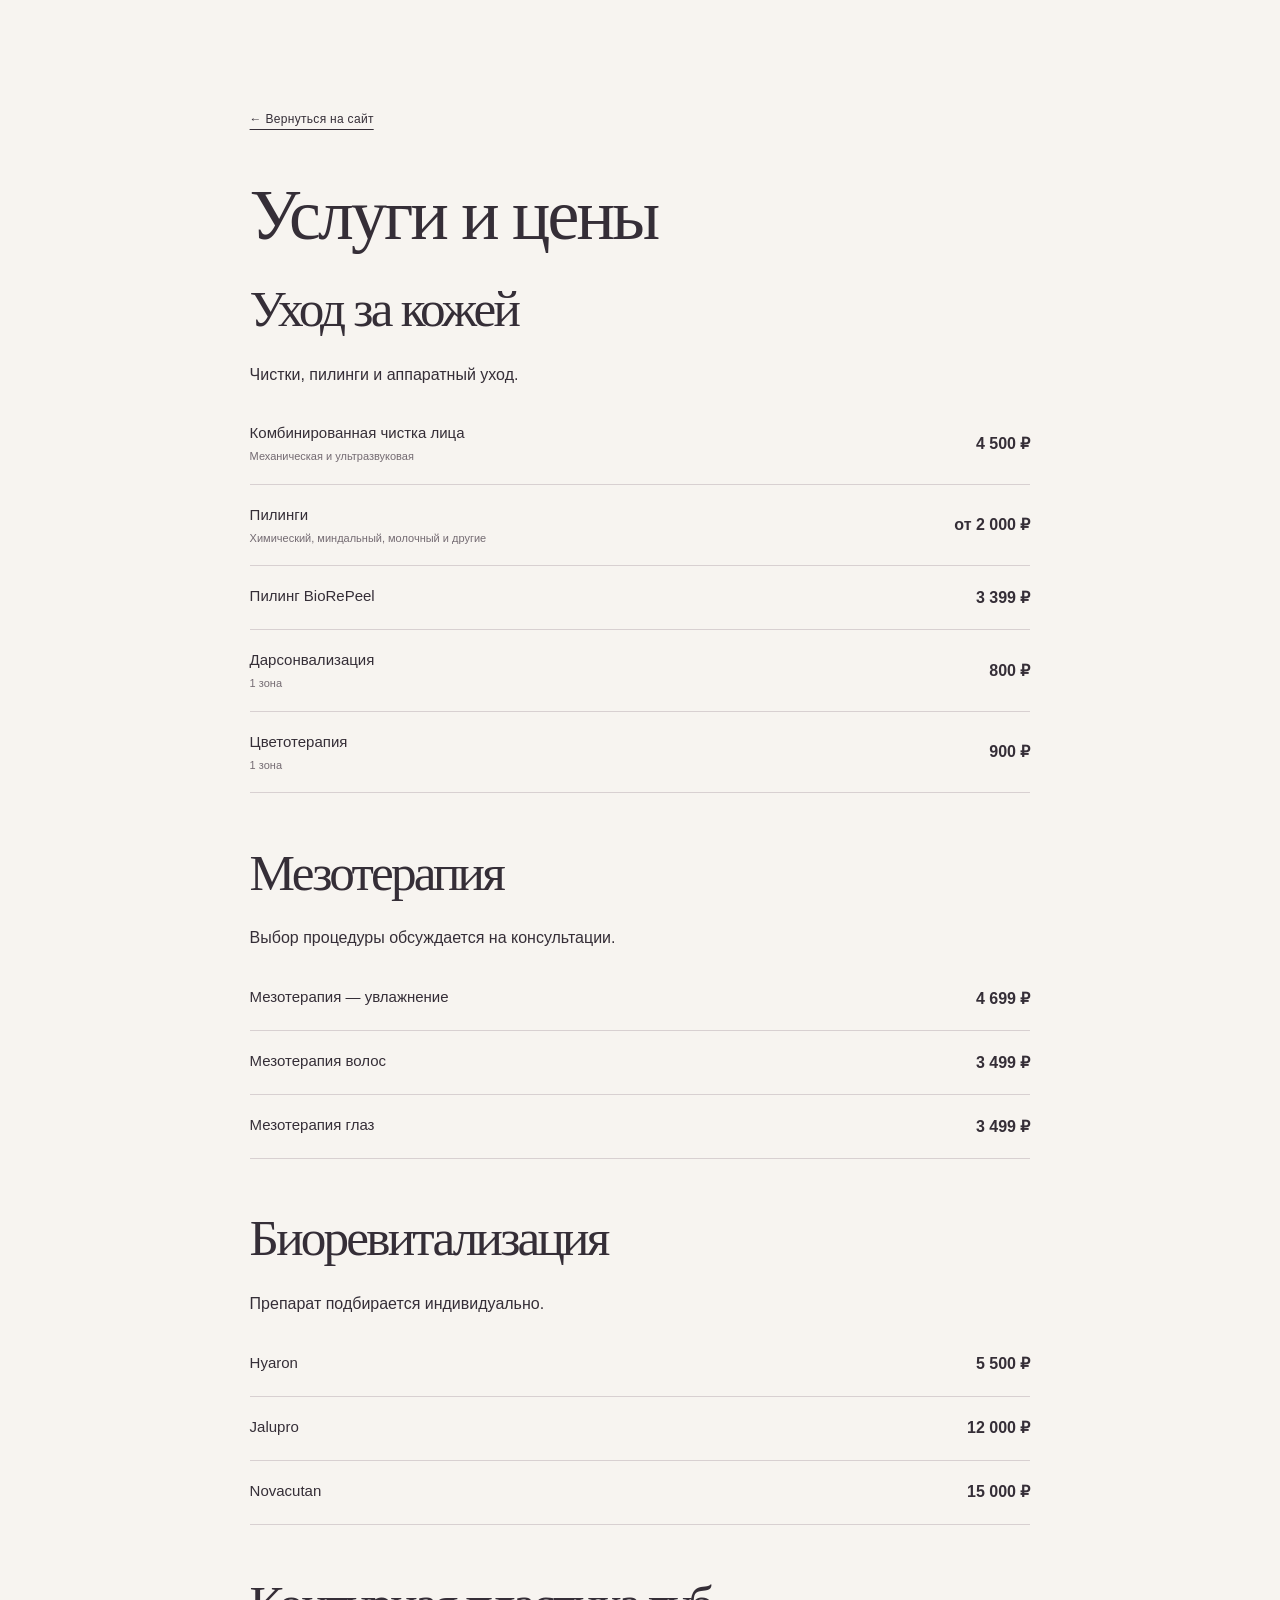
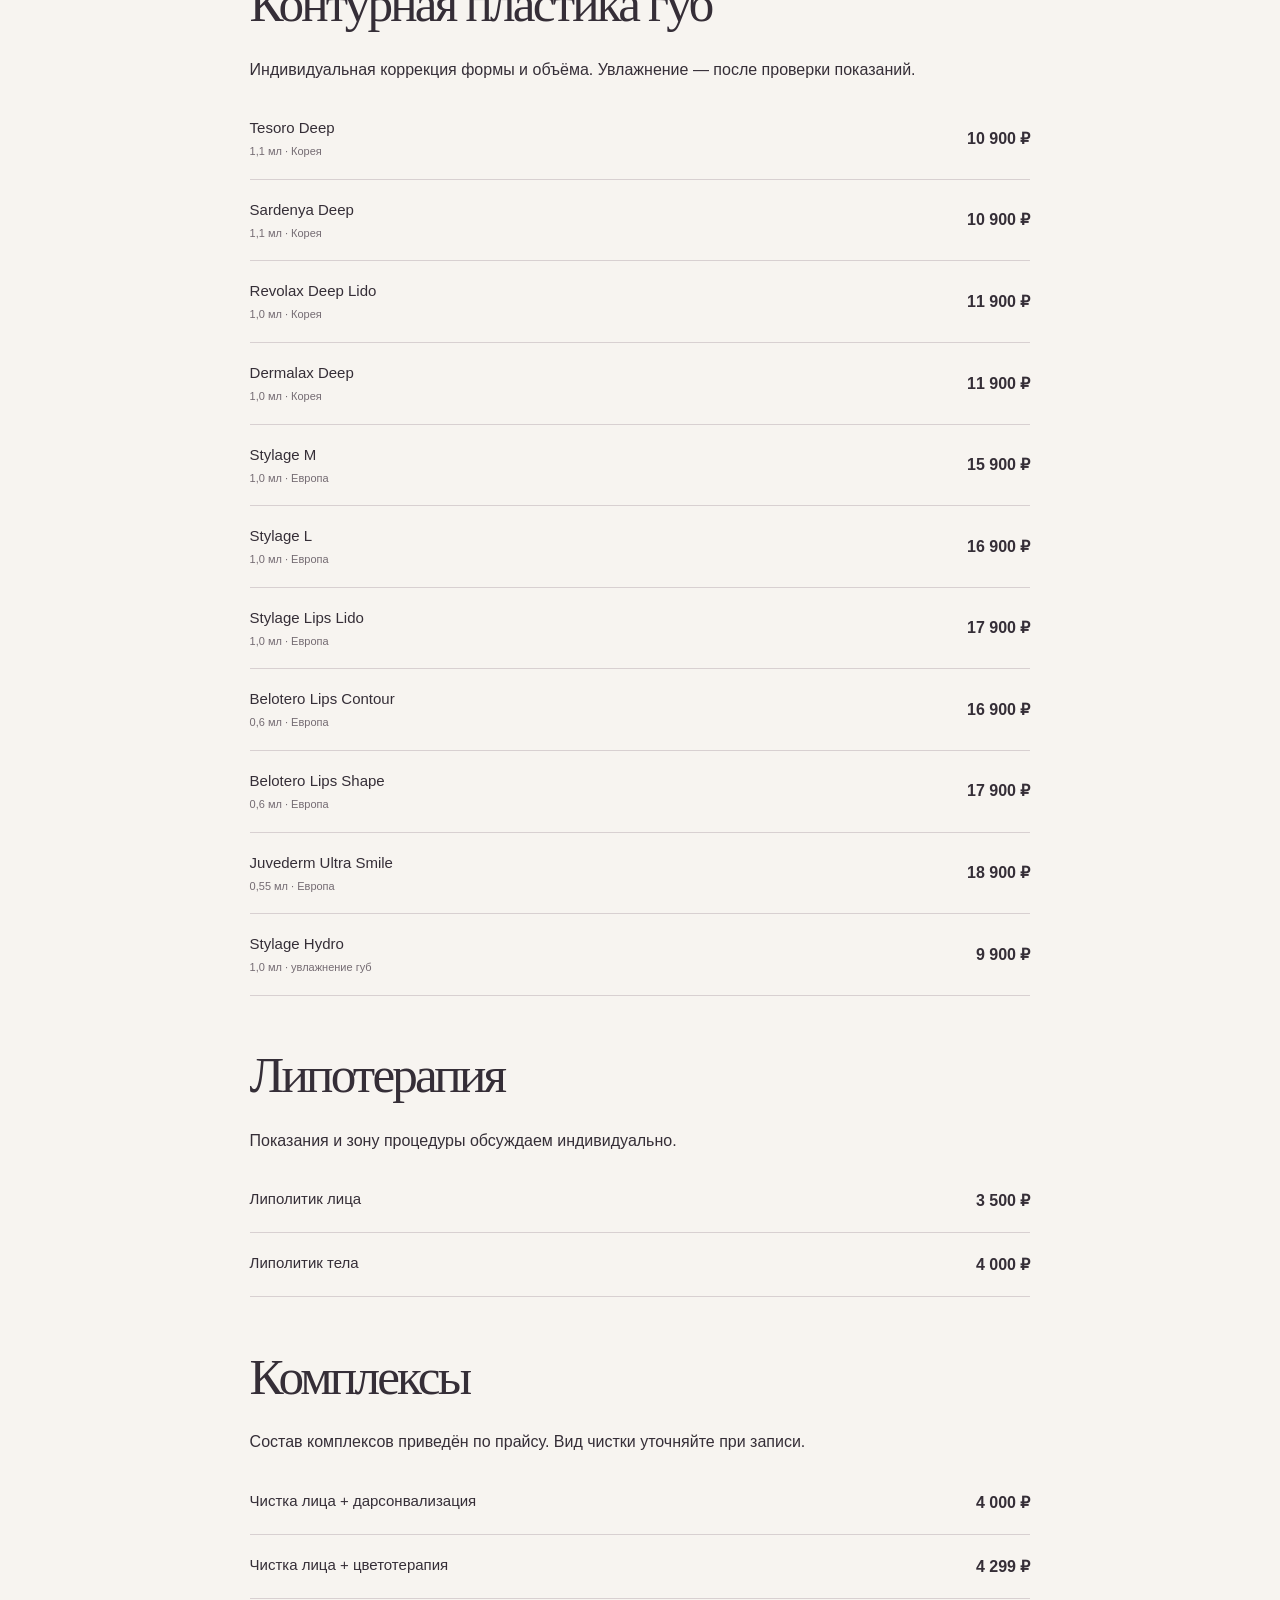
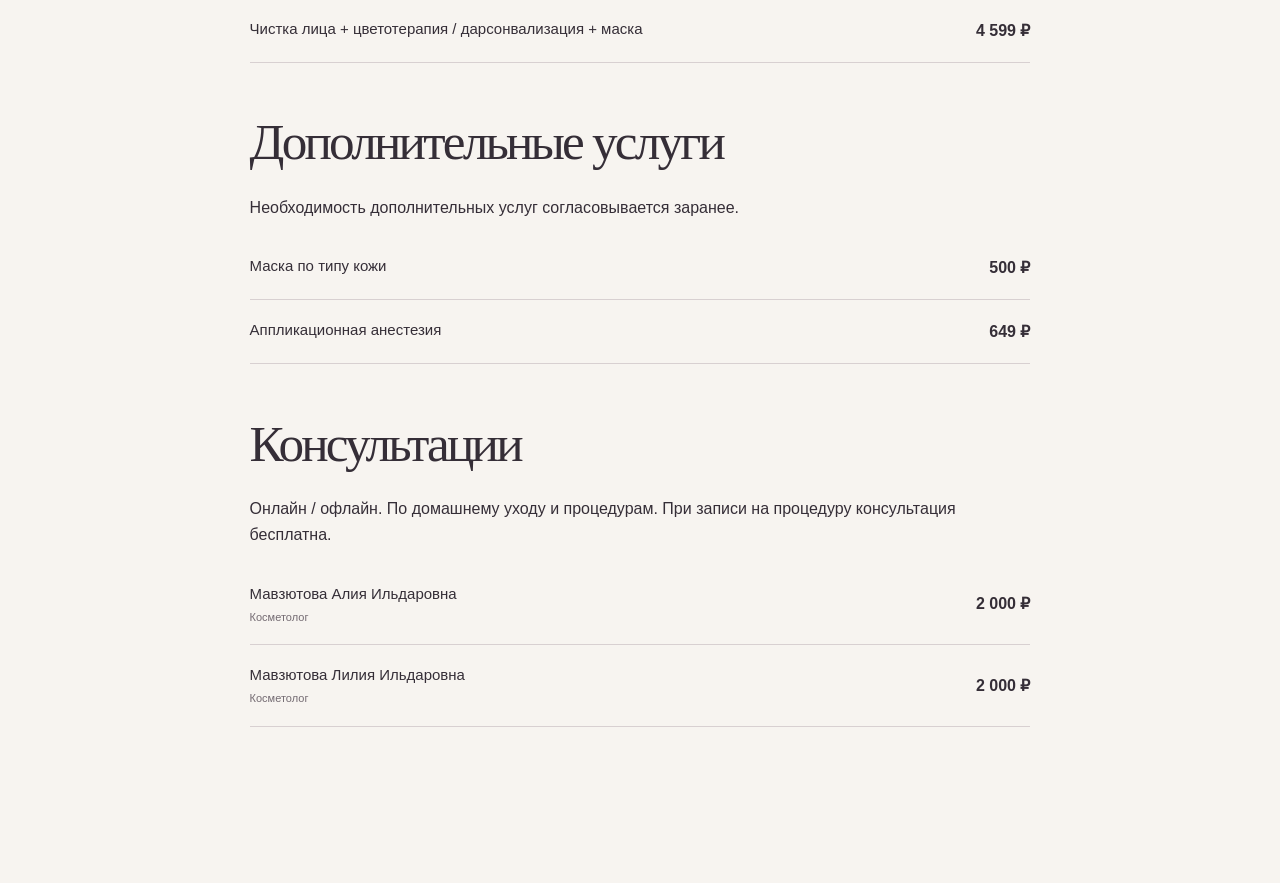
==== price.html @ 5178bf78 "add site" ====
<!doctype html><html lang="ru"><meta charset="utf-8"><meta name="viewport" content="width=device-width,initial-scale=1"><title>Полный прайс — Aliya & Liliy</title><link rel="stylesheet" href="style.css"><main class="section" style="max-width:960px;margin:auto"><a class="text-link" href="index.html#services">← Вернуться на сайт</a><h1 style="margin-top:45px">Услуги и цены</h1><section><h2>Уход за кожей</h2><p>Чистки, пилинги и аппаратный уход.</p><div class="price-row"><div><h4>Комбинированная чистка лица</h4><small>Механическая и ультразвуковая</small></div><strong style="white-space:nowrap">4 500 ₽</strong></div><div class="price-row"><div><h4>Пилинги</h4><small>Химический, миндальный, молочный и другие</small></div><strong style="white-space:nowrap">от 2 000 ₽</strong></div><div class="price-row"><div><h4>Пилинг BioRePeel</h4><small></small></div><strong style="white-space:nowrap">3 399 ₽</strong></div><div class="price-row"><div><h4>Дарсонвализация</h4><small>1 зона</small></div><strong style="white-space:nowrap">800 ₽</strong></div><div class="price-row"><div><h4>Цветотерапия</h4><small>1 зона</small></div><strong style="white-space:nowrap">900 ₽</strong></div></section><br><br><section><h2>Мезотерапия</h2><p>Выбор процедуры обсуждается на консультации.</p><div class="price-row"><div><h4>Мезотерапия — увлажнение</h4><small></small></div><strong style="white-space:nowrap">4 699 ₽</strong></div><div class="price-row"><div><h4>Мезотерапия волос</h4><small></small></div><strong style="white-space:nowrap">3 499 ₽</strong></div><div class="price-row"><div><h4>Мезотерапия глаз</h4><small></small></div><strong style="white-space:nowrap">3 499 ₽</strong></div></section><br><br><section><h2>Биоревитализация</h2><p>Препарат подбирается индивидуально.</p><div class="price-row"><div><h4>Hyaron</h4><small></small></div><strong style="white-space:nowrap">5 500 ₽</strong></div><div class="price-row"><div><h4>Jalupro</h4><small></small></div><strong style="white-space:nowrap">12 000 ₽</strong></div><div class="price-row"><div><h4>Novacutan</h4><small></small></div><strong style="white-space:nowrap">15 000 ₽</strong></div></section><br><br><section><h2>Контурная пластика губ</h2><p>Индивидуальная коррекция формы и объёма. Увлажнение — после проверки показаний.</p><div class="price-row"><div><h4>Tesoro Deep</h4><small>1,1 мл · Корея</small></div><strong style="white-space:nowrap">10 900 ₽</strong></div><div class="price-row"><div><h4>Sardenya Deep</h4><small>1,1 мл · Корея</small></div><strong style="white-space:nowrap">10 900 ₽</strong></div><div class="price-row"><div><h4>Revolax Deep Lido</h4><small>1,0 мл · Корея</small></div><strong style="white-space:nowrap">11 900 ₽</strong></div><div class="price-row"><div><h4>Dermalax Deep</h4><small>1,0 мл · Корея</small></div><strong style="white-space:nowrap">11 900 ₽</strong></div><div class="price-row"><div><h4>Stylage M</h4><small>1,0 мл · Европа</small></div><strong style="white-space:nowrap">15 900 ₽</strong></div><div class="price-row"><div><h4>Stylage L</h4><small>1,0 мл · Европа</small></div><strong style="white-space:nowrap">16 900 ₽</strong></div><div class="price-row"><div><h4>Stylage Lips Lido</h4><small>1,0 мл · Европа</small></div><strong style="white-space:nowrap">17 900 ₽</strong></div><div class="price-row"><div><h4>Belotero Lips Contour</h4><small>0,6 мл · Европа</small></div><strong style="white-space:nowrap">16 900 ₽</strong></div><div class="price-row"><div><h4>Belotero Lips Shape</h4><small>0,6 мл · Европа</small></div><strong style="white-space:nowrap">17 900 ₽</strong></div><div class="price-row"><div><h4>Juvederm Ultra Smile</h4><small>0,55 мл · Европа</small></div><strong style="white-space:nowrap">18 900 ₽</strong></div><div class="price-row"><div><h4>Stylage Hydro</h4><small>1,0 мл · увлажнение губ</small></div><strong style="white-space:nowrap">9 900 ₽</strong></div></section><br><br><section><h2>Липотерапия</h2><p>Показания и зону процедуры обсуждаем индивидуально.</p><div class="price-row"><div><h4>Липолитик лица</h4><small></small></div><strong style="white-space:nowrap">3 500 ₽</strong></div><div class="price-row"><div><h4>Липолитик тела</h4><small></small></div><strong style="white-space:nowrap">4 000 ₽</strong></div></section><br><br><section><h2>Комплексы</h2><p>Состав комплексов приведён по прайсу. Вид чистки уточняйте при записи.</p><div class="price-row"><div><h4>Чистка лица + дарсонвализация</h4><small></small></div><strong style="white-space:nowrap">4 000 ₽</strong></div><div class="price-row"><div><h4>Чистка лица + цветотерапия</h4><small></small></div><strong style="white-space:nowrap">4 299 ₽</strong></div><div class="price-row"><div><h4>Чистка лица + цветотерапия / дарсонвализация + маска</h4><small></small></div><strong style="white-space:nowrap">4 599 ₽</strong></div></section><br><br><section><h2>Дополнительные услуги</h2><p>Необходимость дополнительных услуг согласовывается заранее.</p><div class="price-row"><div><h4>Маска по типу кожи</h4><small></small></div><strong style="white-space:nowrap">500 ₽</strong></div><div class="price-row"><div><h4>Аппликационная анестезия</h4><small></small></div><strong style="white-space:nowrap">649 ₽</strong></div></section><br><br><section><h2>Консультации</h2><p>Онлайн / офлайн. По домашнему уходу и процедурам. При записи на процедуру консультация бесплатна.</p><div class="price-row"><div><h4>Мавзютова Алия Ильдаровна</h4><small>Косметолог</small></div><strong style="white-space:nowrap">2 000 ₽</strong></div><div class="price-row"><div><h4>Мавзютова Лилия Ильдаровна</h4><small>Косметолог</small></div><strong style="white-space:nowrap">2 000 ₽</strong></div></section><br><br></main></html>
---- style.css ----
:root{--paper:#f7f4f0;--ink:#352e37;--muted:#746b72;--purple:#78617f;--line:#dcd5d8;--pale:#eee7ef}*{box-sizing:border-box}html{scroll-behavior:smooth;scroll-padding-top:100px}body{margin:0;background:var(--paper);color:var(--ink);font:16px/1.6 Arial,sans-serif}button,a{-webkit-tap-highlight-color:transparent}a{color:inherit;text-decoration:none}button{font:inherit;cursor:pointer}button:focus-visible,a:focus-visible,summary:focus-visible,textarea:focus-visible{outline:3px solid #a482af;outline-offset:5px}header{height:100px;padding:0 5%;display:flex;align-items:center;justify-content:space-between;gap:28px;border-bottom:1px solid var(--line);background:var(--paper);position:relative;z-index:10}.brand{font:29px/1.1 Georgia,serif;white-space:nowrap;letter-spacing:-1px}.brand i{color:var(--purple)}.brand span{display:block;font:8px/2.5 Arial,sans-serif;letter-spacing:2.4px;text-transform:uppercase}nav{display:flex;gap:28px;font-size:13px}nav a:hover,.text-link:hover{color:var(--purple)}.small-btn{background:none;border:1px solid var(--line);padding:11px 20px;border-radius:30px;font-size:13px}.small-btn span{margin-left:20px}.menu-toggle{display:none}.hero{display:grid;grid-template-columns:1.12fr 1fr;min-height:710px;padding:36px 5% 50px;gap:5%}.hero-copy{padding-top:48px}.eyebrow{font-size:10px;letter-spacing:2.4px;font-weight:600;margin:0 0 24px}h1,h2,h3,p{margin-top:0}h1,h2{font-family:Georgia,'Times New Roman',serif;font-weight:400;letter-spacing:-2.8px;line-height:1.09}h1{font-size:clamp(48px,5.6vw,86px);margin-bottom:27px}em{font-weight:400;color:var(--purple)}.intro{color:var(--muted);font-size:16px;line-height:1.8}.actions{display:flex;align-items:center;gap:28px;flex-wrap:wrap;margin-top:34px}.button{display:inline-flex;justify-content:center;gap:28px;align-items:center;background:var(--purple);color:white;border:1px solid var(--purple);border-radius:50px;padding:17px 27px;font-size:13px;transition:background .2s,transform .2s}.button:hover{background:#604d66;transform:translateY(-2px)}.text-link{font-size:12px;letter-spacing:.3px;background:none;border:0;padding:0;text-decoration:underline;text-underline-offset:6px}.hero-note{font-size:11px;color:var(--muted);margin:35px 0 0}.hero-art{position:relative;min-height:610px;border-radius:240px 240px 8px 8px;background:#fff;background-size:auto 410%;background-position:52% top;overflow:hidden}.art-label{position:absolute;left:0;right:0;bottom:90px;text-align:center;color:#fff;font-size:11px;letter-spacing:4px;text-shadow:0 1px 15px #80695f}.art-label i{font:italic 43px Georgia,serif;letter-spacing:-1px}.art-bottom{position:absolute;bottom:25px;left:28px;right:28px;display:flex;justify-content:space-between;color:#fff;font-size:8px;letter-spacing:2px}.ticker{border-block:1px solid var(--line);display:flex;justify-content:space-around;align-items:center;gap:20px;padding:23px 5%;font:italic 21px Georgia,serif}.ticker b{font:22px Arial;color:#b8a6bf}.section{padding:105px 7%;scroll-margin-top:15px}h2{font-size:clamp(40px,4vw,60px);margin-bottom:25px}.approach{display:grid;grid-template-columns:1fr 1fr;gap:8%}.lead{font-size:21px;line-height:1.6}.approach-right>p:not(.lead){color:var(--muted);font-size:14px}.principles{display:grid;grid-template-columns:1fr 1fr;gap:25px;margin-top:35px;border-top:1px solid var(--line);padding-top:25px}.principles span{font-size:11px;color:var(--purple)}.principles h3{font-size:14px;margin:10px 0}.principles p{font-size:12px;color:var(--muted)}.price-section{background:#eee8e5}.section-heading{display:flex;justify-content:space-between;align-items:end;gap:30px;margin-bottom:45px}.section-heading p{font-size:13px;color:var(--muted)}.price-layout{display:grid;grid-template-columns:260px 1fr;gap:65px}.categories{display:flex;flex-direction:column;align-items:stretch}.categories button{padding:17px 0;text-align:left;background:none;border:0;border-bottom:1px solid #d8d0d1;font-size:14px;display:flex;justify-content:space-between;color:var(--muted)}.categories button[aria-pressed=true]{color:var(--purple);font-weight:bold}.categories button[aria-pressed=true]:after{content:'↗'}.price-head{display:flex;justify-content:space-between;gap:15px;align-items:center}.price-head h3{font:32px Georgia,serif;margin-bottom:12px}.price-head span{font-size:10px;color:var(--muted);white-space:nowrap}#category-description{font-size:13px;color:var(--muted);margin-bottom:20px}.price-row{display:flex;justify-content:space-between;align-items:center;border-bottom:1px solid #d8d0d1;padding:18px 0;gap:24px}.price-row h4{margin:0;font-size:15px;font-weight:400}.price-row small{font-size:11px;color:var(--muted);display:block;margin-top:3px}.price-row button{background:none;border:0;white-space:nowrap;color:var(--ink);font-size:15px;padding:8px 0 8px 10px}.price-row button:after{content:' ↗';color:var(--purple);margin-left:10px}.price-note{font-size:11px;color:var(--muted);margin-top:24px}.full-price{display:inline-block;margin-top:30px}.consultation{background:#77627c;color:#fff;padding:75px 9%;display:grid;grid-template-columns:1fr 1fr;gap:10%;align-items:center}.consultation em{color:#e8d9e9}.consultation p:not(.eyebrow){font-size:14px;max-width:420px}.consult-price{font:32px Georgia,serif;margin:25px 0 12px}.consult-price span{font:11px Arial,sans-serif;margin-left:15px}.consult-note{color:#e7dce9}.button.light{background:var(--paper);color:var(--ink);margin-top:10px}.team{display:grid;grid-template-columns:1fr 1fr;gap:28px}.team article{padding:35px;background:#eee8ec;display:flex;gap:25px;align-items:center}.initial{font:85px Georgia,serif;color:#bdaac2}.team h3{font:27px/1.3 Georgia,serif;margin:12px 0}.team p{font-size:12px;color:var(--muted);max-width:270px}.team .eyebrow{font-size:9px}.faq{border-block:1px solid var(--line);display:grid;grid-template-columns:.8fr 1.2fr;gap:50px;padding-top:70px;padding-bottom:70px}details{border-bottom:1px solid var(--line);padding:22px 0}summary{cursor:pointer;display:flex;justify-content:space-between;gap:25px;font-size:15px;list-style:none}summary::-webkit-details-marker{display:none}summary span{color:var(--purple)}details[open] summary span{transform:rotate(45deg)}details p{font-size:13px;color:var(--muted);margin:18px 30px 0 0}.contacts{text-align:center;background:radial-gradient(ellipse at center,#eee4ef,transparent 65%)}.contacts .actions{justify-content:center}.contacts>p:not(.eyebrow){font-size:14px;color:var(--muted)}#contact-links{display:flex;gap:18px;font-size:13px}footer{padding:35px 5%;border-top:1px solid var(--line);display:flex;align-items:center;justify-content:space-between;gap:25px}footer p,footer>span{font-size:10px;color:var(--muted);margin:0}dialog{width:min(560px,calc(100% - 32px));padding:45px;border:1px solid var(--line);border-radius:12px;background:var(--paper);color:var(--ink);max-height:90vh;overflow:auto}dialog::backdrop{background:#332b3b80;backdrop-filter:blur(5px)}dialog h2{font-size:40px}dialog p{font-size:13px}dialog label{font-size:12px;display:block;margin-bottom:8px}.close{position:absolute;top:10px;right:16px;border:0;background:none;font-size:30px;color:var(--ink)}textarea{width:100%;padding:14px;background:#fff;border:1px solid var(--line);border-radius:5px;resize:vertical;font:14px/1.6 Arial;color:var(--ink)}#booking-links{display:flex;flex-wrap:wrap;gap:15px;margin:20px 0}#booking-links a{font-size:13px;text-decoration:underline;text-underline-offset:4px}.dialog-note{color:var(--muted);margin-top:22px}.skip{position:fixed;top:-70px;background:#fff;padding:10px;z-index:30}.skip:focus{top:10px}
@media(min-width:1500px){body{max-width:1600px;margin:auto}}@media(max-width:1000px){header{gap:15px}nav{gap:15px;font-size:11px}.hero{min-height:620px;gap:25px}.hero-art{min-height:520px}.hero-copy{padding-top:30px}.price-layout{gap:30px;grid-template-columns:210px 1fr}.team article{padding:25px}.initial{font-size:60px}.team h3{font-size:23px}.section{padding:75px 5%}}
@media(max-width:720px){header{height:82px;padding:0 6%}.brand{font-size:25px}.brand span{font-size:7px}.small-btn{margin-left:auto;font-size:11px;padding:9px 13px}.small-btn span{display:none}.menu-toggle{display:block;background:none;border:0;color:var(--ink);font-size:22px;padding:8px}nav{display:none;position:absolute;top:81px;left:0;right:0;background:var(--paper);padding:25px 6%;border-bottom:1px solid var(--line);font-size:15px;flex-direction:column}nav.open{display:flex}.hero{display:flex;flex-direction:column;padding:35px 6% 30px;gap:35px}.hero-copy{padding:0}h1{font-size:52px;letter-spacing:-2px}h2{letter-spacing:-1.7px}.eyebrow{font-size:9px;margin-bottom:18px}.intro{font-size:14px}.actions{gap:20px;margin-top:25px}.button{font-size:12px;padding:15px 23px}.hero-note{margin-top:24px}.hero-art{height:390px;min-height:390px;border-radius:180px 180px 6px 6px;background-size:auto 410%}.art-label{bottom:70px}.ticker{flex-wrap:wrap;gap:12px 18px;padding:18px;font-size:16px}.ticker span:last-child,.ticker b:last-of-type{display:none}.section{padding:60px 6%}.approach,.faq{grid-template-columns:1fr;gap:20px}.lead{font-size:18px}.section-heading{display:block;margin-bottom:28px}.section-heading>p{margin-bottom:0}.price-layout{display:block}.categories{flex-direction:row;overflow-x:auto;gap:9px;padding-bottom:15px;margin-bottom:25px}.categories button{white-space:nowrap;border:1px solid var(--line);border-radius:25px;padding:10px 16px;font-size:12px}.categories button[aria-pressed=true]{background:var(--purple);color:white;border-color:var(--purple)}.categories button:after{display:none}.price-head h3{font-size:27px}.price-row{gap:14px}.price-row h4{font-size:14px}.price-row button{font-size:13px}.price-row button:after{margin-left:2px}.consultation{padding:55px 6%;grid-template-columns:1fr;gap:15px}.team{grid-template-columns:1fr}.team article{padding:30px}.initial{font-size:80px}.faq{gap:0}.contacts h2{font-size:44px}footer{flex-wrap:wrap;padding:30px 6%}footer .brand{width:100%}dialog{padding:38px 24px}dialog h2{font-size:34px}.price-head span{display:none}}@media(prefers-reduced-motion:reduce){html{scroll-behavior:auto}*,*:before,*:after{transition:none!important}}

/* Обновление: эмблема, портреты, все категории без горизонтальной прокрутки */
.hero-art{display:flex;align-items:center;justify-content:center;background:#fff;border:1px solid #eee8e5;border-radius:240px 240px 12px 12px;min-width:0}
.studio-logo{display:block;width:100%;height:auto;max-height:100%;object-fit:contain}
.instagram-link{display:inline-flex;align-items:center;gap:12px;margin-top:24px;padding:11px 18px;border:1px solid var(--line);border-radius:12px;font-size:10px;color:var(--muted)}
.instagram-link>span:first-child{font-size:30px;color:var(--purple);line-height:1}
.instagram-link strong{display:block;font-size:12px;color:var(--purple);font-weight:500}
.instagram-link:hover{background:var(--pale)}
.team article{display:block;padding:0;overflow:hidden;border-radius:8px}
.specialist-photo{display:block;width:100%;height:auto;aspect-ratio:1/1;object-fit:cover;object-position:center 28%}
.photo-liliya{object-position:center 34%}
.team article>div{padding:30px 35px 36px}
.team p{max-width:100%}
.category-hint{font-size:10px;letter-spacing:1.5px;text-transform:uppercase;color:var(--muted);margin-bottom:12px}
#contact-links{flex-wrap:wrap;justify-content:center;gap:12px}
#contact-links a,#booking-links a{display:inline-flex;align-items:center;justify-content:center;min-height:44px;border:1px solid var(--line);border-radius:24px;padding:10px 17px;font-size:12px;text-decoration:none;background:var(--paper)}
#contact-links a:hover,#booking-links a:hover{background:var(--pale);border-color:var(--purple)}
#booking-links{display:grid;grid-template-columns:1fr 1fr;gap:10px}
#booking-links a[href^="tel:"]{grid-column:1/-1;order:2}
.contacts .actions{flex-direction:column;gap:20px}
@media(max-width:720px){
 .hero-art{height:auto;min-height:0;border-radius:160px 160px 8px 8px;aspect-ratio:1/1}
 .studio-logo{width:100%;height:100%}
 .category-picker{margin-bottom:28px}
 .categories{display:grid;grid-template-columns:minmax(0,1fr) minmax(0,1fr);overflow:visible;gap:8px;margin:0;padding:0}
 .categories button{white-space:normal;overflow-wrap:anywhere;text-align:left;min-height:55px;line-height:1.35;padding:12px;border-radius:12px;align-items:center;font-size:12px;letter-spacing:0}
 .categories button[aria-pressed=true]{box-shadow:0 3px 9px #78617f25}
 .team article>div{padding:25px}
 .specialist-photo{aspect-ratio:1/1}
 #contact-links{max-width:100%;gap:9px}
 #booking-links{grid-template-columns:1fr}
}

/* Локальные векторные иконки каналов связи */
.contact-icon{display:block;width:20px;height:20px;flex:0 0 20px;object-fit:contain}
#contact-links a,#booking-links a{gap:9px}
.instagram-link .hero-social-icon{width:26px;height:26px;flex-basis:26px}

/* На десктопе телефон занимает свободную ячейку под WhatsApp. */
@media(min-width:721px){
 #booking-links a[href^="tel:"]{grid-column:auto;white-space:nowrap}
}
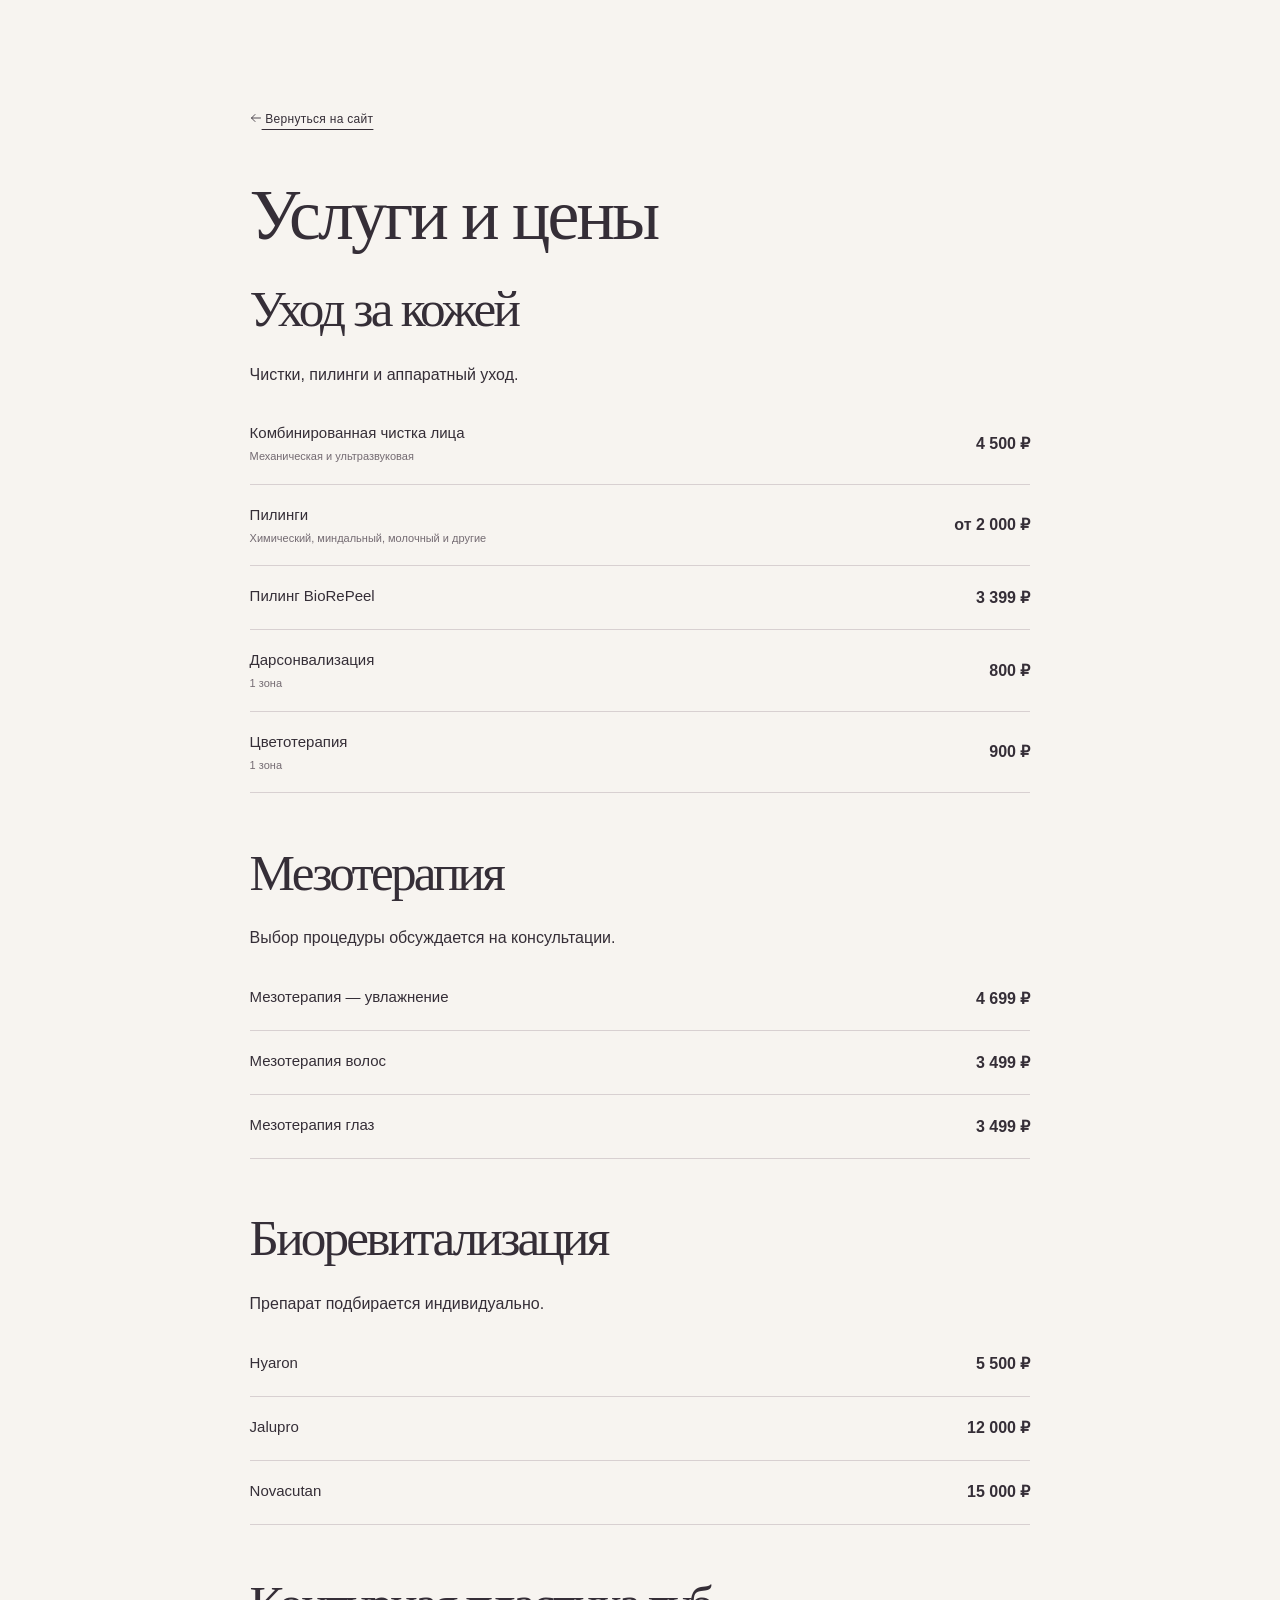
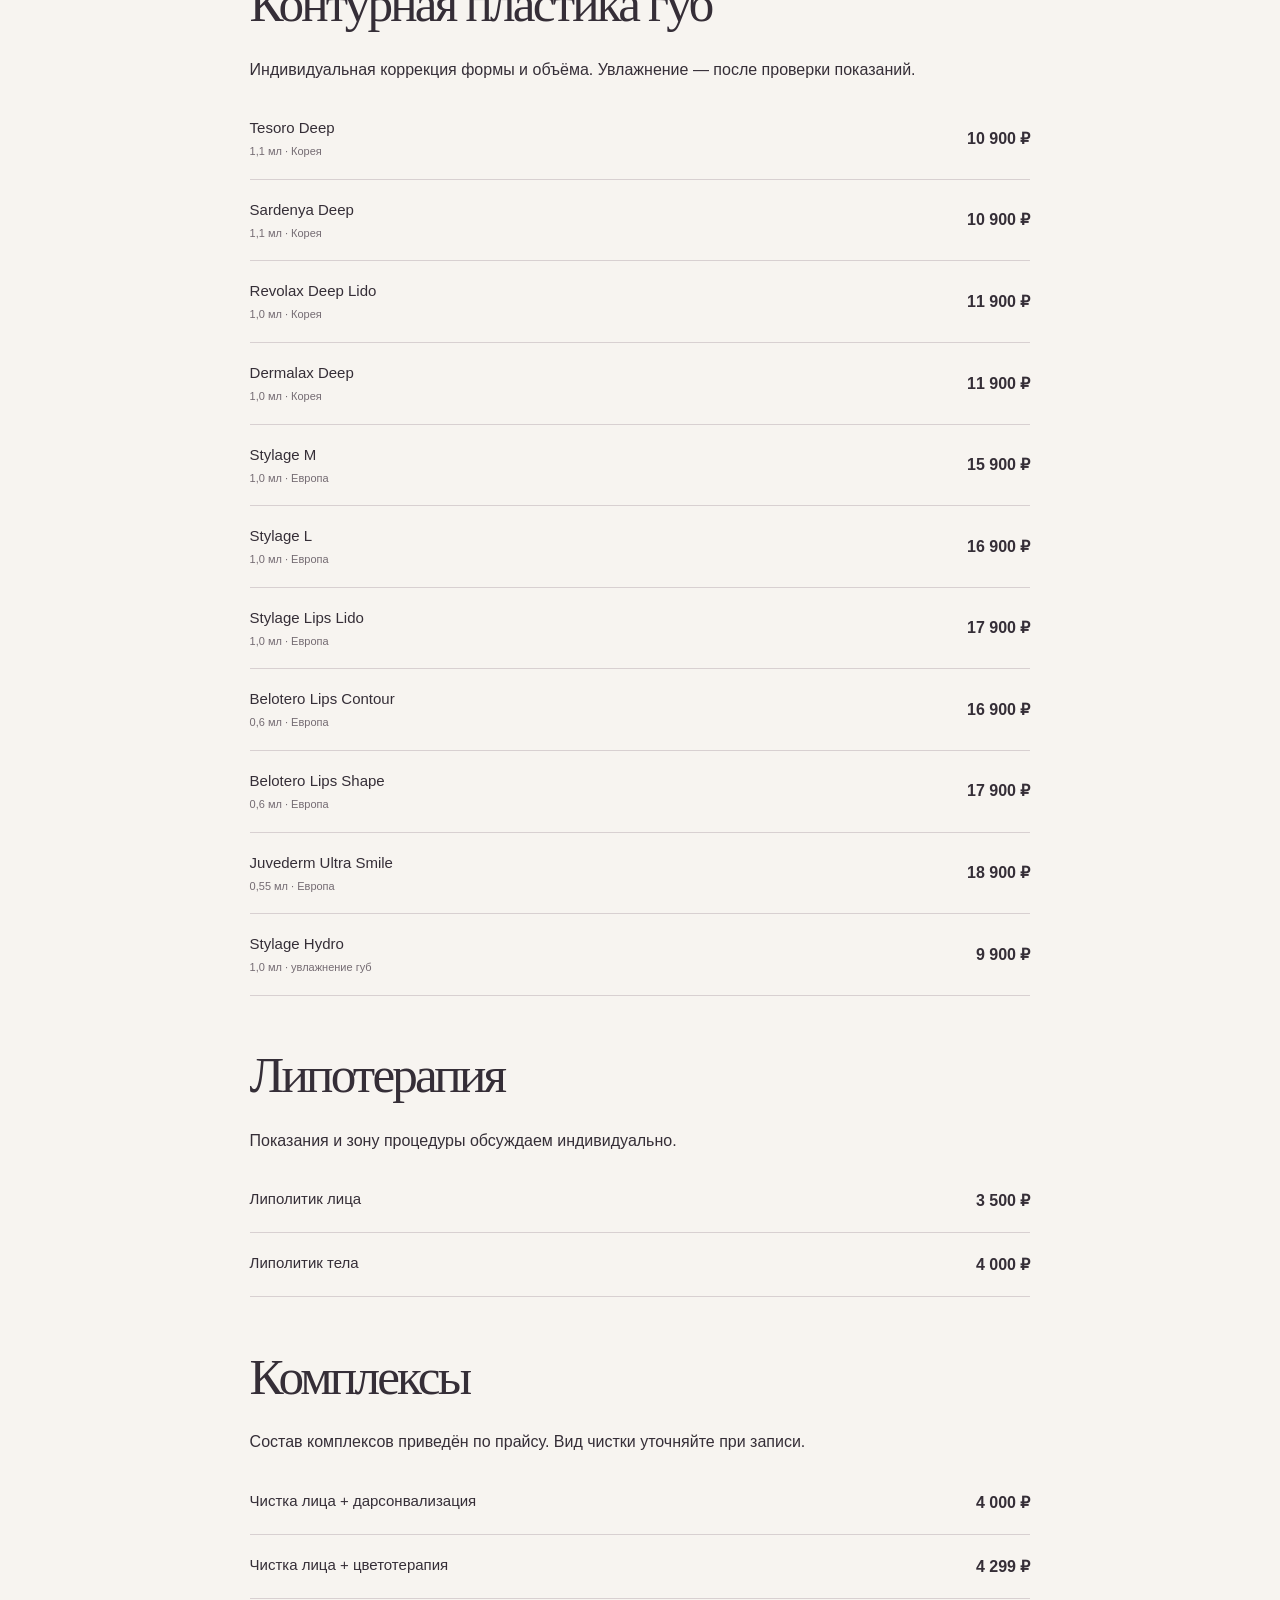
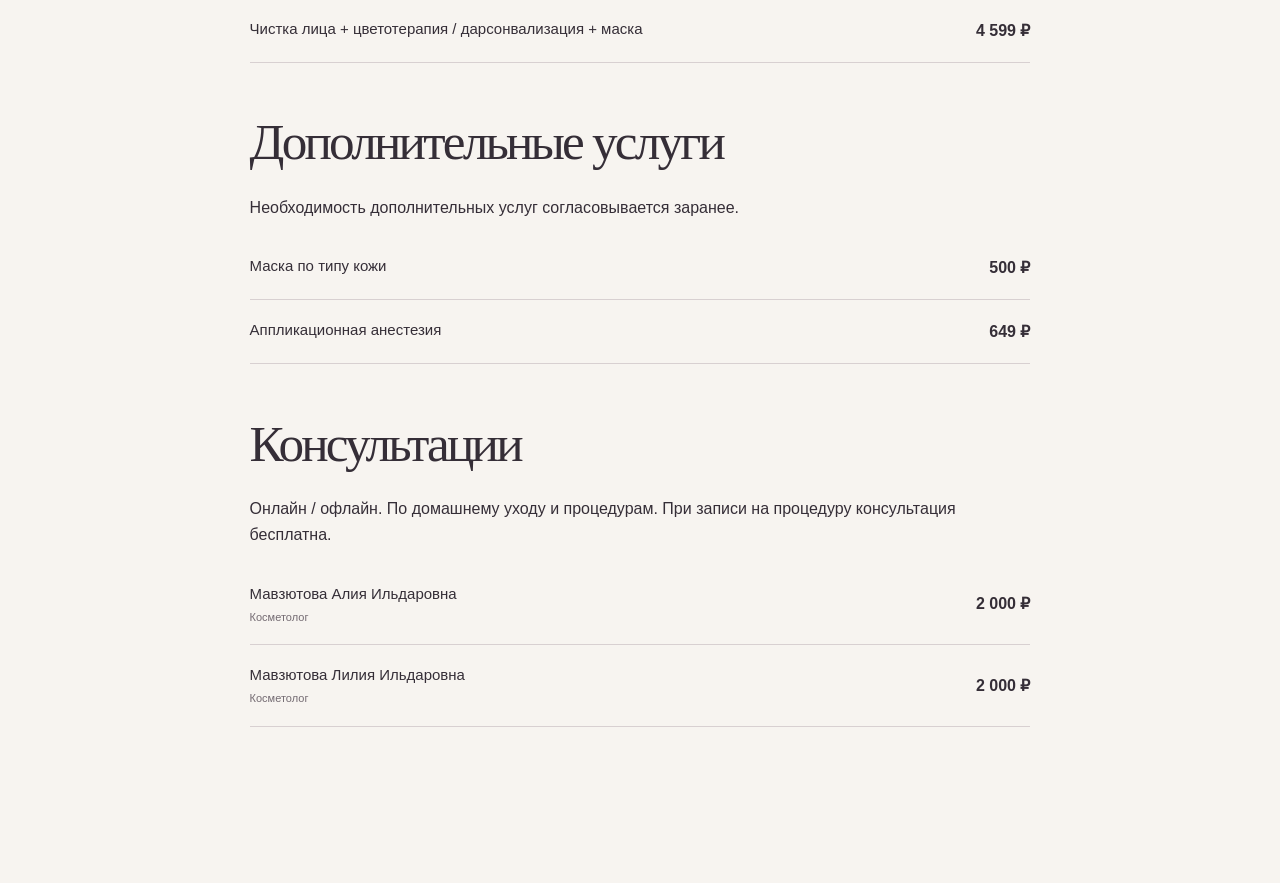
==== commit 483d84ee: "update site" ====
--- a/price.html
+++ b/price.html
@@ -1 +1 @@
-<!doctype html><html lang="ru"><meta charset="utf-8"><meta name="viewport" content="width=device-width,initial-scale=1"><title>Полный прайс — Aliya & Liliy</title><link rel="stylesheet" href="style.css"><main class="section" style="max-width:960px;margin:auto"><a class="text-link" href="index.html#services">← Вернуться на сайт</a><h1 style="margin-top:45px">Услуги и цены</h1><section><h2>Уход за кожей</h2><p>Чистки, пилинги и аппаратный уход.</p><div class="price-row"><div><h4>Комбинированная чистка лица</h4><small>Механическая и ультразвуковая</small></div><strong style="white-space:nowrap">4 500 ₽</strong></div><div class="price-row"><div><h4>Пилинги</h4><small>Химический, миндальный, молочный и другие</small></div><strong style="white-space:nowrap">от 2 000 ₽</strong></div><div class="price-row"><div><h4>Пилинг BioRePeel</h4><small></small></div><strong style="white-space:nowrap">3 399 ₽</strong></div><div class="price-row"><div><h4>Дарсонвализация</h4><small>1 зона</small></div><strong style="white-space:nowrap">800 ₽</strong></div><div class="price-row"><div><h4>Цветотерапия</h4><small>1 зона</small></div><strong style="white-space:nowrap">900 ₽</strong></div></section><br><br><section><h2>Мезотерапия</h2><p>Выбор процедуры обсуждается на консультации.</p><div class="price-row"><div><h4>Мезотерапия — увлажнение</h4><small></small></div><strong style="white-space:nowrap">4 699 ₽</strong></div><div class="price-row"><div><h4>Мезотерапия волос</h4><small></small></div><strong style="white-space:nowrap">3 499 ₽</strong></div><div class="price-row"><div><h4>Мезотерапия глаз</h4><small></small></div><strong style="white-space:nowrap">3 499 ₽</strong></div></section><br><br><section><h2>Биоревитализация</h2><p>Препарат подбирается индивидуально.</p><div class="price-row"><div><h4>Hyaron</h4><small></small></div><strong style="white-space:nowrap">5 500 ₽</strong></div><div class="price-row"><div><h4>Jalupro</h4><small></small></div><strong style="white-space:nowrap">12 000 ₽</strong></div><div class="price-row"><div><h4>Novacutan</h4><small></small></div><strong style="white-space:nowrap">15 000 ₽</strong></div></section><br><br><section><h2>Контурная пластика губ</h2><p>Индивидуальная коррекция формы и объёма. Увлажнение — после проверки показаний.</p><div class="price-row"><div><h4>Tesoro Deep</h4><small>1,1 мл · Корея</small></div><strong style="white-space:nowrap">10 900 ₽</strong></div><div class="price-row"><div><h4>Sardenya Deep</h4><small>1,1 мл · Корея</small></div><strong style="white-space:nowrap">10 900 ₽</strong></div><div class="price-row"><div><h4>Revolax Deep Lido</h4><small>1,0 мл · Корея</small></div><strong style="white-space:nowrap">11 900 ₽</strong></div><div class="price-row"><div><h4>Dermalax Deep</h4><small>1,0 мл · Корея</small></div><strong style="white-space:nowrap">11 900 ₽</strong></div><div class="price-row"><div><h4>Stylage M</h4><small>1,0 мл · Европа</small></div><strong style="white-space:nowrap">15 900 ₽</strong></div><div class="price-row"><div><h4>Stylage L</h4><small>1,0 мл · Европа</small></div><strong style="white-space:nowrap">16 900 ₽</strong></div><div class="price-row"><div><h4>Stylage Lips Lido</h4><small>1,0 мл · Европа</small></div><strong style="white-space:nowrap">17 900 ₽</strong></div><div class="price-row"><div><h4>Belotero Lips Contour</h4><small>0,6 мл · Европа</small></div><strong style="white-space:nowrap">16 900 ₽</strong></div><div class="price-row"><div><h4>Belotero Lips Shape</h4><small>0,6 мл · Европа</small></div><strong style="white-space:nowrap">17 900 ₽</strong></div><div class="price-row"><div><h4>Juvederm Ultra Smile</h4><small>0,55 мл · Европа</small></div><strong style="white-space:nowrap">18 900 ₽</strong></div><div class="price-row"><div><h4>Stylage Hydro</h4><small>1,0 мл · увлажнение губ</small></div><strong style="white-space:nowrap">9 900 ₽</strong></div></section><br><br><section><h2>Липотерапия</h2><p>Показания и зону процедуры обсуждаем индивидуально.</p><div class="price-row"><div><h4>Липолитик лица</h4><small></small></div><strong style="white-space:nowrap">3 500 ₽</strong></div><div class="price-row"><div><h4>Липолитик тела</h4><small></small></div><strong style="white-space:nowrap">4 000 ₽</strong></div></section><br><br><section><h2>Комплексы</h2><p>Состав комплексов приведён по прайсу. Вид чистки уточняйте при записи.</p><div class="price-row"><div><h4>Чистка лица + дарсонвализация</h4><small></small></div><strong style="white-space:nowrap">4 000 ₽</strong></div><div class="price-row"><div><h4>Чистка лица + цветотерапия</h4><small></small></div><strong style="white-space:nowrap">4 299 ₽</strong></div><div class="price-row"><div><h4>Чистка лица + цветотерапия / дарсонвализация + маска</h4><small></small></div><strong style="white-space:nowrap">4 599 ₽</strong></div></section><br><br><section><h2>Дополнительные услуги</h2><p>Необходимость дополнительных услуг согласовывается заранее.</p><div class="price-row"><div><h4>Маска по типу кожи</h4><small></small></div><strong style="white-space:nowrap">500 ₽</strong></div><div class="price-row"><div><h4>Аппликационная анестезия</h4><small></small></div><strong style="white-space:nowrap">649 ₽</strong></div></section><br><br><section><h2>Консультации</h2><p>Онлайн / офлайн. По домашнему уходу и процедурам. При записи на процедуру консультация бесплатна.</p><div class="price-row"><div><h4>Мавзютова Алия Ильдаровна</h4><small>Косметолог</small></div><strong style="white-space:nowrap">2 000 ₽</strong></div><div class="price-row"><div><h4>Мавзютова Лилия Ильдаровна</h4><small>Косметолог</small></div><strong style="white-space:nowrap">2 000 ₽</strong></div></section><br><br></main></html>+<!doctype html><html lang="ru"><meta charset="utf-8"><meta name="viewport" content="width=device-width,initial-scale=1"><title>Полный прайс — Aliya & Liliya</title><link rel="stylesheet" href="style.css?v=7"><main class="section" style="max-width:960px;margin:auto"><a class="text-link" href="index.html#services"><svg class="ui-icon" viewBox="0 0 24 24" fill="none" stroke="currentColor" stroke-width="1.7" stroke-linecap="round" stroke-linejoin="round" aria-hidden="true" focusable="false"><path d="M21 12H3m7-7-7 7 7 7"/></svg> Вернуться на сайт</a><h1 style="margin-top:45px">Услуги и цены</h1><section><h2>Уход за кожей</h2><p>Чистки, пилинги и аппаратный уход.</p><div class="price-row"><div><h4>Комбинированная чистка лица</h4><small>Механическая и ультразвуковая</small></div><strong style="white-space:nowrap">4 500 ₽</strong></div><div class="price-row"><div><h4>Пилинги</h4><small>Химический, миндальный, молочный и другие</small></div><strong style="white-space:nowrap">от 2 000 ₽</strong></div><div class="price-row"><div><h4>Пилинг BioRePeel</h4><small></small></div><strong style="white-space:nowrap">3 399 ₽</strong></div><div class="price-row"><div><h4>Дарсонвализация</h4><small>1 зона</small></div><strong style="white-space:nowrap">800 ₽</strong></div><div class="price-row"><div><h4>Цветотерапия</h4><small>1 зона</small></div><strong style="white-space:nowrap">900 ₽</strong></div></section><br><br><section><h2>Мезотерапия</h2><p>Выбор процедуры обсуждается на консультации.</p><div class="price-row"><div><h4>Мезотерапия — увлажнение</h4><small></small></div><strong style="white-space:nowrap">4 699 ₽</strong></div><div class="price-row"><div><h4>Мезотерапия волос</h4><small></small></div><strong style="white-space:nowrap">3 499 ₽</strong></div><div class="price-row"><div><h4>Мезотерапия глаз</h4><small></small></div><strong style="white-space:nowrap">3 499 ₽</strong></div></section><br><br><section><h2>Биоревитализация</h2><p>Препарат подбирается индивидуально.</p><div class="price-row"><div><h4>Hyaron</h4><small></small></div><strong style="white-space:nowrap">5 500 ₽</strong></div><div class="price-row"><div><h4>Jalupro</h4><small></small></div><strong style="white-space:nowrap">12 000 ₽</strong></div><div class="price-row"><div><h4>Novacutan</h4><small></small></div><strong style="white-space:nowrap">15 000 ₽</strong></div></section><br><br><section><h2>Контурная пластика губ</h2><p>Индивидуальная коррекция формы и объёма. Увлажнение — после проверки показаний.</p><div class="price-row"><div><h4>Tesoro Deep</h4><small>1,1 мл · Корея</small></div><strong style="white-space:nowrap">10 900 ₽</strong></div><div class="price-row"><div><h4>Sardenya Deep</h4><small>1,1 мл · Корея</small></div><strong style="white-space:nowrap">10 900 ₽</strong></div><div class="price-row"><div><h4>Revolax Deep Lido</h4><small>1,0 мл · Корея</small></div><strong style="white-space:nowrap">11 900 ₽</strong></div><div class="price-row"><div><h4>Dermalax Deep</h4><small>1,0 мл · Корея</small></div><strong style="white-space:nowrap">11 900 ₽</strong></div><div class="price-row"><div><h4>Stylage M</h4><small>1,0 мл · Европа</small></div><strong style="white-space:nowrap">15 900 ₽</strong></div><div class="price-row"><div><h4>Stylage L</h4><small>1,0 мл · Европа</small></div><strong style="white-space:nowrap">16 900 ₽</strong></div><div class="price-row"><div><h4>Stylage Lips Lido</h4><small>1,0 мл · Европа</small></div><strong style="white-space:nowrap">17 900 ₽</strong></div><div class="price-row"><div><h4>Belotero Lips Contour</h4><small>0,6 мл · Европа</small></div><strong style="white-space:nowrap">16 900 ₽</strong></div><div class="price-row"><div><h4>Belotero Lips Shape</h4><small>0,6 мл · Европа</small></div><strong style="white-space:nowrap">17 900 ₽</strong></div><div class="price-row"><div><h4>Juvederm Ultra Smile</h4><small>0,55 мл · Европа</small></div><strong style="white-space:nowrap">18 900 ₽</strong></div><div class="price-row"><div><h4>Stylage Hydro</h4><small>1,0 мл · увлажнение губ</small></div><strong style="white-space:nowrap">9 900 ₽</strong></div></section><br><br><section><h2>Липотерапия</h2><p>Показания и зону процедуры обсуждаем индивидуально.</p><div class="price-row"><div><h4>Липолитик лица</h4><small></small></div><strong style="white-space:nowrap">3 500 ₽</strong></div><div class="price-row"><div><h4>Липолитик тела</h4><small></small></div><strong style="white-space:nowrap">4 000 ₽</strong></div></section><br><br><section><h2>Комплексы</h2><p>Состав комплексов приведён по прайсу. Вид чистки уточняйте при записи.</p><div class="price-row"><div><h4>Чистка лица + дарсонвализация</h4><small></small></div><strong style="white-space:nowrap">4 000 ₽</strong></div><div class="price-row"><div><h4>Чистка лица + цветотерапия</h4><small></small></div><strong style="white-space:nowrap">4 299 ₽</strong></div><div class="price-row"><div><h4>Чистка лица + цветотерапия / дарсонвализация + маска</h4><small></small></div><strong style="white-space:nowrap">4 599 ₽</strong></div></section><br><br><section><h2>Дополнительные услуги</h2><p>Необходимость дополнительных услуг согласовывается заранее.</p><div class="price-row"><div><h4>Маска по типу кожи</h4><small></small></div><strong style="white-space:nowrap">500 ₽</strong></div><div class="price-row"><div><h4>Аппликационная анестезия</h4><small></small></div><strong style="white-space:nowrap">649 ₽</strong></div></section><br><br><section><h2>Консультации</h2><p>Онлайн / офлайн. По домашнему уходу и процедурам. При записи на процедуру консультация бесплатна.</p><div class="price-row"><div><h4>Мавзютова Алия Ильдаровна</h4><small>Косметолог</small></div><strong style="white-space:nowrap">2 000 ₽</strong></div><div class="price-row"><div><h4>Мавзютова Лилия Ильдаровна</h4><small>Косметолог</small></div><strong style="white-space:nowrap">2 000 ₽</strong></div></section><br><br></main></html>
--- a/style.css
+++ b/style.css
@@ -1,4 +1,4 @@
-:root{--paper:#f7f4f0;--ink:#352e37;--muted:#746b72;--purple:#78617f;--line:#dcd5d8;--pale:#eee7ef}*{box-sizing:border-box}html{scroll-behavior:smooth;scroll-padding-top:100px}body{margin:0;background:var(--paper);color:var(--ink);font:16px/1.6 Arial,sans-serif}button,a{-webkit-tap-highlight-color:transparent}a{color:inherit;text-decoration:none}button{font:inherit;cursor:pointer}button:focus-visible,a:focus-visible,summary:focus-visible,textarea:focus-visible{outline:3px solid #a482af;outline-offset:5px}header{height:100px;padding:0 5%;display:flex;align-items:center;justify-content:space-between;gap:28px;border-bottom:1px solid var(--line);background:var(--paper);position:relative;z-index:10}.brand{font:29px/1.1 Georgia,serif;white-space:nowrap;letter-spacing:-1px}.brand i{color:var(--purple)}.brand span{display:block;font:8px/2.5 Arial,sans-serif;letter-spacing:2.4px;text-transform:uppercase}nav{display:flex;gap:28px;font-size:13px}nav a:hover,.text-link:hover{color:var(--purple)}.small-btn{background:none;border:1px solid var(--line);padding:11px 20px;border-radius:30px;font-size:13px}.small-btn span{margin-left:20px}.menu-toggle{display:none}.hero{display:grid;grid-template-columns:1.12fr 1fr;min-height:710px;padding:36px 5% 50px;gap:5%}.hero-copy{padding-top:48px}.eyebrow{font-size:10px;letter-spacing:2.4px;font-weight:600;margin:0 0 24px}h1,h2,h3,p{margin-top:0}h1,h2{font-family:Georgia,'Times New Roman',serif;font-weight:400;letter-spacing:-2.8px;line-height:1.09}h1{font-size:clamp(48px,5.6vw,86px);margin-bottom:27px}em{font-weight:400;color:var(--purple)}.intro{color:var(--muted);font-size:16px;line-height:1.8}.actions{display:flex;align-items:center;gap:28px;flex-wrap:wrap;margin-top:34px}.button{display:inline-flex;justify-content:center;gap:28px;align-items:center;background:var(--purple);color:white;border:1px solid var(--purple);border-radius:50px;padding:17px 27px;font-size:13px;transition:background .2s,transform .2s}.button:hover{background:#604d66;transform:translateY(-2px)}.text-link{font-size:12px;letter-spacing:.3px;background:none;border:0;padding:0;text-decoration:underline;text-underline-offset:6px}.hero-note{font-size:11px;color:var(--muted);margin:35px 0 0}.hero-art{position:relative;min-height:610px;border-radius:240px 240px 8px 8px;background:#fff;background-size:auto 410%;background-position:52% top;overflow:hidden}.art-label{position:absolute;left:0;right:0;bottom:90px;text-align:center;color:#fff;font-size:11px;letter-spacing:4px;text-shadow:0 1px 15px #80695f}.art-label i{font:italic 43px Georgia,serif;letter-spacing:-1px}.art-bottom{position:absolute;bottom:25px;left:28px;right:28px;display:flex;justify-content:space-between;color:#fff;font-size:8px;letter-spacing:2px}.ticker{border-block:1px solid var(--line);display:flex;justify-content:space-around;align-items:center;gap:20px;padding:23px 5%;font:italic 21px Georgia,serif}.ticker b{font:22px Arial;color:#b8a6bf}.section{padding:105px 7%;scroll-margin-top:15px}h2{font-size:clamp(40px,4vw,60px);margin-bottom:25px}.approach{display:grid;grid-template-columns:1fr 1fr;gap:8%}.lead{font-size:21px;line-height:1.6}.approach-right>p:not(.lead){color:var(--muted);font-size:14px}.principles{display:grid;grid-template-columns:1fr 1fr;gap:25px;margin-top:35px;border-top:1px solid var(--line);padding-top:25px}.principles span{font-size:11px;color:var(--purple)}.principles h3{font-size:14px;margin:10px 0}.principles p{font-size:12px;color:var(--muted)}.price-section{background:#eee8e5}.section-heading{display:flex;justify-content:space-between;align-items:end;gap:30px;margin-bottom:45px}.section-heading p{font-size:13px;color:var(--muted)}.price-layout{display:grid;grid-template-columns:260px 1fr;gap:65px}.categories{display:flex;flex-direction:column;align-items:stretch}.categories button{padding:17px 0;text-align:left;background:none;border:0;border-bottom:1px solid #d8d0d1;font-size:14px;display:flex;justify-content:space-between;color:var(--muted)}.categories button[aria-pressed=true]{color:var(--purple);font-weight:bold}.categories button[aria-pressed=true]:after{content:'↗'}.price-head{display:flex;justify-content:space-between;gap:15px;align-items:center}.price-head h3{font:32px Georgia,serif;margin-bottom:12px}.price-head span{font-size:10px;color:var(--muted);white-space:nowrap}#category-description{font-size:13px;color:var(--muted);margin-bottom:20px}.price-row{display:flex;justify-content:space-between;align-items:center;border-bottom:1px solid #d8d0d1;padding:18px 0;gap:24px}.price-row h4{margin:0;font-size:15px;font-weight:400}.price-row small{font-size:11px;color:var(--muted);display:block;margin-top:3px}.price-row button{background:none;border:0;white-space:nowrap;color:var(--ink);font-size:15px;padding:8px 0 8px 10px}.price-row button:after{content:' ↗';color:var(--purple);margin-left:10px}.price-note{font-size:11px;color:var(--muted);margin-top:24px}.full-price{display:inline-block;margin-top:30px}.consultation{background:#77627c;color:#fff;padding:75px 9%;display:grid;grid-template-columns:1fr 1fr;gap:10%;align-items:center}.consultation em{color:#e8d9e9}.consultation p:not(.eyebrow){font-size:14px;max-width:420px}.consult-price{font:32px Georgia,serif;margin:25px 0 12px}.consult-price span{font:11px Arial,sans-serif;margin-left:15px}.consult-note{color:#e7dce9}.button.light{background:var(--paper);color:var(--ink);margin-top:10px}.team{display:grid;grid-template-columns:1fr 1fr;gap:28px}.team article{padding:35px;background:#eee8ec;display:flex;gap:25px;align-items:center}.initial{font:85px Georgia,serif;color:#bdaac2}.team h3{font:27px/1.3 Georgia,serif;margin:12px 0}.team p{font-size:12px;color:var(--muted);max-width:270px}.team .eyebrow{font-size:9px}.faq{border-block:1px solid var(--line);display:grid;grid-template-columns:.8fr 1.2fr;gap:50px;padding-top:70px;padding-bottom:70px}details{border-bottom:1px solid var(--line);padding:22px 0}summary{cursor:pointer;display:flex;justify-content:space-between;gap:25px;font-size:15px;list-style:none}summary::-webkit-details-marker{display:none}summary span{color:var(--purple)}details[open] summary span{transform:rotate(45deg)}details p{font-size:13px;color:var(--muted);margin:18px 30px 0 0}.contacts{text-align:center;background:radial-gradient(ellipse at center,#eee4ef,transparent 65%)}.contacts .actions{justify-content:center}.contacts>p:not(.eyebrow){font-size:14px;color:var(--muted)}#contact-links{display:flex;gap:18px;font-size:13px}footer{padding:35px 5%;border-top:1px solid var(--line);display:flex;align-items:center;justify-content:space-between;gap:25px}footer p,footer>span{font-size:10px;color:var(--muted);margin:0}dialog{width:min(560px,calc(100% - 32px));padding:45px;border:1px solid var(--line);border-radius:12px;background:var(--paper);color:var(--ink);max-height:90vh;overflow:auto}dialog::backdrop{background:#332b3b80;backdrop-filter:blur(5px)}dialog h2{font-size:40px}dialog p{font-size:13px}dialog label{font-size:12px;display:block;margin-bottom:8px}.close{position:absolute;top:10px;right:16px;border:0;background:none;font-size:30px;color:var(--ink)}textarea{width:100%;padding:14px;background:#fff;border:1px solid var(--line);border-radius:5px;resize:vertical;font:14px/1.6 Arial;color:var(--ink)}#booking-links{display:flex;flex-wrap:wrap;gap:15px;margin:20px 0}#booking-links a{font-size:13px;text-decoration:underline;text-underline-offset:4px}.dialog-note{color:var(--muted);margin-top:22px}.skip{position:fixed;top:-70px;background:#fff;padding:10px;z-index:30}.skip:focus{top:10px}
+:root{--paper:#f7f4f0;--ink:#352e37;--muted:#746b72;--purple:#78617f;--line:#dcd5d8;--pale:#eee7ef}*{box-sizing:border-box}html{scroll-behavior:smooth;scroll-padding-top:100px}body{margin:0;background:var(--paper);color:var(--ink);font:16px/1.6 Arial,sans-serif}button,a{-webkit-tap-highlight-color:transparent}a{color:inherit;text-decoration:none}button{font:inherit;cursor:pointer}button:focus-visible,a:focus-visible,summary:focus-visible,textarea:focus-visible{outline:3px solid #a482af;outline-offset:5px}header{height:100px;padding:0 5%;display:flex;align-items:center;justify-content:space-between;gap:28px;border-bottom:1px solid var(--line);background:var(--paper);position:relative;z-index:10}.brand{font:29px/1.1 Georgia,serif;white-space:nowrap;letter-spacing:-1px}.brand i{color:var(--purple)}.brand span{display:block;font:8px/2.5 Arial,sans-serif;letter-spacing:2.4px;text-transform:uppercase}nav{display:flex;gap:28px;font-size:13px}nav a:hover,.text-link:hover{color:var(--purple)}.small-btn{background:none;border:1px solid var(--line);padding:11px 20px;border-radius:30px;font-size:13px}.small-btn span{margin-left:20px}.menu-toggle{display:none}.hero{display:grid;grid-template-columns:1.12fr 1fr;min-height:710px;padding:36px 5% 50px;gap:5%}.hero-copy{padding-top:48px}.eyebrow{font-size:10px;letter-spacing:2.4px;font-weight:600;margin:0 0 24px}h1,h2,h3,p{margin-top:0}h1,h2{font-family:Georgia,'Times New Roman',serif;font-weight:400;letter-spacing:-2.8px;line-height:1.09}h1{font-size:clamp(48px,5.6vw,86px);margin-bottom:27px}em{font-weight:400;color:var(--purple)}.intro{color:var(--muted);font-size:16px;line-height:1.8}.actions{display:flex;align-items:center;gap:28px;flex-wrap:wrap;margin-top:34px}.button{display:inline-flex;justify-content:center;gap:28px;align-items:center;background:var(--purple);color:white;border:1px solid var(--purple);border-radius:50px;padding:17px 27px;font-size:13px;transition:background .2s,transform .2s}.button:hover{background:#604d66;transform:translateY(-2px)}.text-link{font-size:12px;letter-spacing:.3px;background:none;border:0;padding:0;text-decoration:underline;text-underline-offset:6px}.hero-note{font-size:11px;color:var(--muted);margin:35px 0 0}.hero-art{position:relative;min-height:610px;border-radius:240px 240px 8px 8px;background:#fff;background-size:auto 410%;background-position:52% top;overflow:hidden}.art-label{position:absolute;left:0;right:0;bottom:90px;text-align:center;color:#fff;font-size:11px;letter-spacing:4px;text-shadow:0 1px 15px #80695f}.art-label i{font:italic 43px Georgia,serif;letter-spacing:-1px}.art-bottom{position:absolute;bottom:25px;left:28px;right:28px;display:flex;justify-content:space-between;color:#fff;font-size:8px;letter-spacing:2px}.ticker{border-block:1px solid var(--line);display:flex;justify-content:space-around;align-items:center;gap:20px;padding:23px 5%;font:italic 21px Georgia,serif}.ticker b{font:22px Arial;color:#b8a6bf}.section{padding:105px 7%;scroll-margin-top:15px}h2{font-size:clamp(40px,4vw,60px);margin-bottom:25px}.approach{display:grid;grid-template-columns:1fr 1fr;gap:8%}.lead{font-size:21px;line-height:1.6}.approach-right>p:not(.lead){color:var(--muted);font-size:14px}.principles{display:grid;grid-template-columns:1fr 1fr;gap:25px;margin-top:35px;border-top:1px solid var(--line);padding-top:25px}.principles span{font-size:11px;color:var(--purple)}.principles h3{font-size:14px;margin:10px 0}.principles p{font-size:12px;color:var(--muted)}.price-section{background:#eee8e5}.section-heading{display:flex;justify-content:space-between;align-items:end;gap:30px;margin-bottom:45px}.section-heading p{font-size:13px;color:var(--muted)}.price-layout{display:grid;grid-template-columns:260px 1fr;gap:65px}.categories{display:flex;flex-direction:column;align-items:stretch}.categories button{padding:17px 0;text-align:left;background:none;border:0;border-bottom:1px solid #d8d0d1;font-size:14px;display:flex;justify-content:space-between;color:var(--muted)}.categories button[aria-pressed=true]{color:var(--purple);font-weight:bold}.categories button[aria-pressed=true]:after{content:''}.price-head{display:flex;justify-content:space-between;gap:15px;align-items:center}.price-head h3{font:32px Georgia,serif;margin-bottom:12px}.price-head span{font-size:10px;color:var(--muted);white-space:nowrap}#category-description{font-size:13px;color:var(--muted);margin-bottom:20px}.price-row{display:flex;justify-content:space-between;align-items:center;border-bottom:1px solid #d8d0d1;padding:18px 0;gap:24px}.price-row h4{margin:0;font-size:15px;font-weight:400}.price-row small{font-size:11px;color:var(--muted);display:block;margin-top:3px}.price-row button{background:none;border:0;white-space:nowrap;color:var(--ink);font-size:15px;padding:8px 0 8px 10px}.price-row button:after{content:'';color:var(--purple);margin-left:10px}.price-note{font-size:11px;color:var(--muted);margin-top:24px}.full-price{display:inline-block;margin-top:30px}.consultation{background:#77627c;color:#fff;padding:75px 9%;display:grid;grid-template-columns:1fr 1fr;gap:10%;align-items:center}.consultation em{color:#e8d9e9}.consultation p:not(.eyebrow){font-size:14px;max-width:420px}.consult-price{font:32px Georgia,serif;margin:25px 0 12px}.consult-price span{font:11px Arial,sans-serif;margin-left:15px}.consult-note{color:#e7dce9}.button.light{background:var(--paper);color:var(--ink);margin-top:10px}.team{display:grid;grid-template-columns:1fr 1fr;gap:28px}.team article{padding:35px;background:#eee8ec;display:flex;gap:25px;align-items:center}.initial{font:85px Georgia,serif;color:#bdaac2}.team h3{font:27px/1.3 Georgia,serif;margin:12px 0}.team p{font-size:12px;color:var(--muted);max-width:270px}.team .eyebrow{font-size:9px}.faq{border-block:1px solid var(--line);display:grid;grid-template-columns:.8fr 1.2fr;gap:50px;padding-top:70px;padding-bottom:70px}details{border-bottom:1px solid var(--line);padding:22px 0}summary{cursor:pointer;display:flex;justify-content:space-between;gap:25px;font-size:15px;list-style:none}summary::-webkit-details-marker{display:none}summary span{color:var(--purple)}details[open] summary span{transform:rotate(45deg)}details p{font-size:13px;color:var(--muted);margin:18px 30px 0 0}.contacts{text-align:center;background:radial-gradient(ellipse at center,#eee4ef,transparent 65%)}.contacts .actions{justify-content:center}.contacts>p:not(.eyebrow){font-size:14px;color:var(--muted)}#contact-links{display:flex;gap:18px;font-size:13px}footer{padding:35px 5%;border-top:1px solid var(--line);display:flex;align-items:center;justify-content:space-between;gap:25px}footer p,footer>span{font-size:10px;color:var(--muted);margin:0}dialog{width:min(560px,calc(100% - 32px));padding:45px;border:1px solid var(--line);border-radius:12px;background:var(--paper);color:var(--ink);max-height:90vh;overflow:auto}dialog::backdrop{background:#332b3b80;backdrop-filter:blur(5px)}dialog h2{font-size:40px}dialog p{font-size:13px}dialog label{font-size:12px;display:block;margin-bottom:8px}.close{position:absolute;top:10px;right:16px;border:0;background:none;font-size:30px;color:var(--ink)}textarea{width:100%;padding:14px;background:#fff;border:1px solid var(--line);border-radius:5px;resize:vertical;font:14px/1.6 Arial;color:var(--ink)}#booking-links{display:flex;flex-wrap:wrap;gap:15px;margin:20px 0}#booking-links a{font-size:13px;text-decoration:underline;text-underline-offset:4px}.dialog-note{color:var(--muted);margin-top:22px}.skip{position:fixed;top:-70px;background:#fff;padding:10px;z-index:30}.skip:focus{top:10px}
 @media(min-width:1500px){body{max-width:1600px;margin:auto}}@media(max-width:1000px){header{gap:15px}nav{gap:15px;font-size:11px}.hero{min-height:620px;gap:25px}.hero-art{min-height:520px}.hero-copy{padding-top:30px}.price-layout{gap:30px;grid-template-columns:210px 1fr}.team article{padding:25px}.initial{font-size:60px}.team h3{font-size:23px}.section{padding:75px 5%}}
 @media(max-width:720px){header{height:82px;padding:0 6%}.brand{font-size:25px}.brand span{font-size:7px}.small-btn{margin-left:auto;font-size:11px;padding:9px 13px}.small-btn span{display:none}.menu-toggle{display:block;background:none;border:0;color:var(--ink);font-size:22px;padding:8px}nav{display:none;position:absolute;top:81px;left:0;right:0;background:var(--paper);padding:25px 6%;border-bottom:1px solid var(--line);font-size:15px;flex-direction:column}nav.open{display:flex}.hero{display:flex;flex-direction:column;padding:35px 6% 30px;gap:35px}.hero-copy{padding:0}h1{font-size:52px;letter-spacing:-2px}h2{letter-spacing:-1.7px}.eyebrow{font-size:9px;margin-bottom:18px}.intro{font-size:14px}.actions{gap:20px;margin-top:25px}.button{font-size:12px;padding:15px 23px}.hero-note{margin-top:24px}.hero-art{height:390px;min-height:390px;border-radius:180px 180px 6px 6px;background-size:auto 410%}.art-label{bottom:70px}.ticker{flex-wrap:wrap;gap:12px 18px;padding:18px;font-size:16px}.ticker span:last-child,.ticker b:last-of-type{display:none}.section{padding:60px 6%}.approach,.faq{grid-template-columns:1fr;gap:20px}.lead{font-size:18px}.section-heading{display:block;margin-bottom:28px}.section-heading>p{margin-bottom:0}.price-layout{display:block}.categories{flex-direction:row;overflow-x:auto;gap:9px;padding-bottom:15px;margin-bottom:25px}.categories button{white-space:nowrap;border:1px solid var(--line);border-radius:25px;padding:10px 16px;font-size:12px}.categories button[aria-pressed=true]{background:var(--purple);color:white;border-color:var(--purple)}.categories button:after{display:none}.price-head h3{font-size:27px}.price-row{gap:14px}.price-row h4{font-size:14px}.price-row button{font-size:13px}.price-row button:after{margin-left:2px}.consultation{padding:55px 6%;grid-template-columns:1fr;gap:15px}.team{grid-template-columns:1fr}.team article{padding:30px}.initial{font-size:80px}.faq{gap:0}.contacts h2{font-size:44px}footer{flex-wrap:wrap;padding:30px 6%}footer .brand{width:100%}dialog{padding:38px 24px}dialog h2{font-size:34px}.price-head span{display:none}}@media(prefers-reduced-motion:reduce){html{scroll-behavior:auto}*,*:before,*:after{transition:none!important}}
 
@@ -11,7 +11,7 @@
 .instagram-link:hover{background:var(--pale)}
 .team article{display:block;padding:0;overflow:hidden;border-radius:8px}
 .specialist-photo{display:block;width:100%;height:auto;aspect-ratio:1/1;object-fit:cover;object-position:center 28%}
-.photo-liliya{object-position:center 34%}
+.photo-liliya{object-position:center 28%}
 .team article>div{padding:30px 35px 36px}
 .team p{max-width:100%}
 .category-hint{font-size:10px;letter-spacing:1.5px;text-transform:uppercase;color:var(--muted);margin-bottom:12px}
@@ -43,3 +43,32 @@
 @media(min-width:721px){
  #booking-links a[href^="tel:"]{grid-column:auto;white-space:nowrap}
 }
+
+/* Единая векторная графика вместо системных emoji. */
+html{-webkit-text-size-adjust:100%;text-size-adjust:100%}
+button{-webkit-appearance:none;appearance:none;color:inherit}
+.button{color:#fff}.button.light{color:var(--ink)}.small-btn{color:var(--ink)}
+.ui-icon{display:inline-block;width:1em;height:1em;vertical-align:-.12em;flex-shrink:0}
+.button>.ui-icon,.button>span>.ui-icon{width:16px;height:16px}
+.menu-toggle .ui-icon{width:22px;height:22px;vertical-align:middle}
+.ticker b .ui-icon{width:22px;height:22px;vertical-align:middle}
+.categories button[aria-pressed=true]:after,.price-row button:after{
+ content:'';display:inline-block;width:14px;height:14px;flex:0 0 14px;background:currentColor;
+ -webkit-mask:url('assets/ui-arrow-up-right.svg') center/contain no-repeat;
+ mask:url('assets/ui-arrow-up-right.svg') center/contain no-repeat;
+ vertical-align:-2px;
+}
+.hero-copy,.hero-art,.price-content,.approach>div,.faq>div{min-width:0}
+@media(max-width:720px){
+ h1{font-size:clamp(28px,8.8vw,52px);letter-spacing:-1.6px}
+ h2{font-size:clamp(28px,8.4vw,44px);letter-spacing:-1.4px}
+ .contacts h2{font-size:clamp(30px,9vw,44px)}
+ .hero-copy,.approach h2{overflow-wrap:normal}
+ .categories button[aria-pressed=true]:after{display:none}
+ .ticker{justify-content:center}
+ .ticker span{max-width:100%}
+ header{gap:10px}
+ header .brand{font-size:clamp(20px,5.9vw,25px)}
+ header .brand span{font-size:6px;letter-spacing:1.6px}
+ .small-btn{flex-shrink:0}
+}
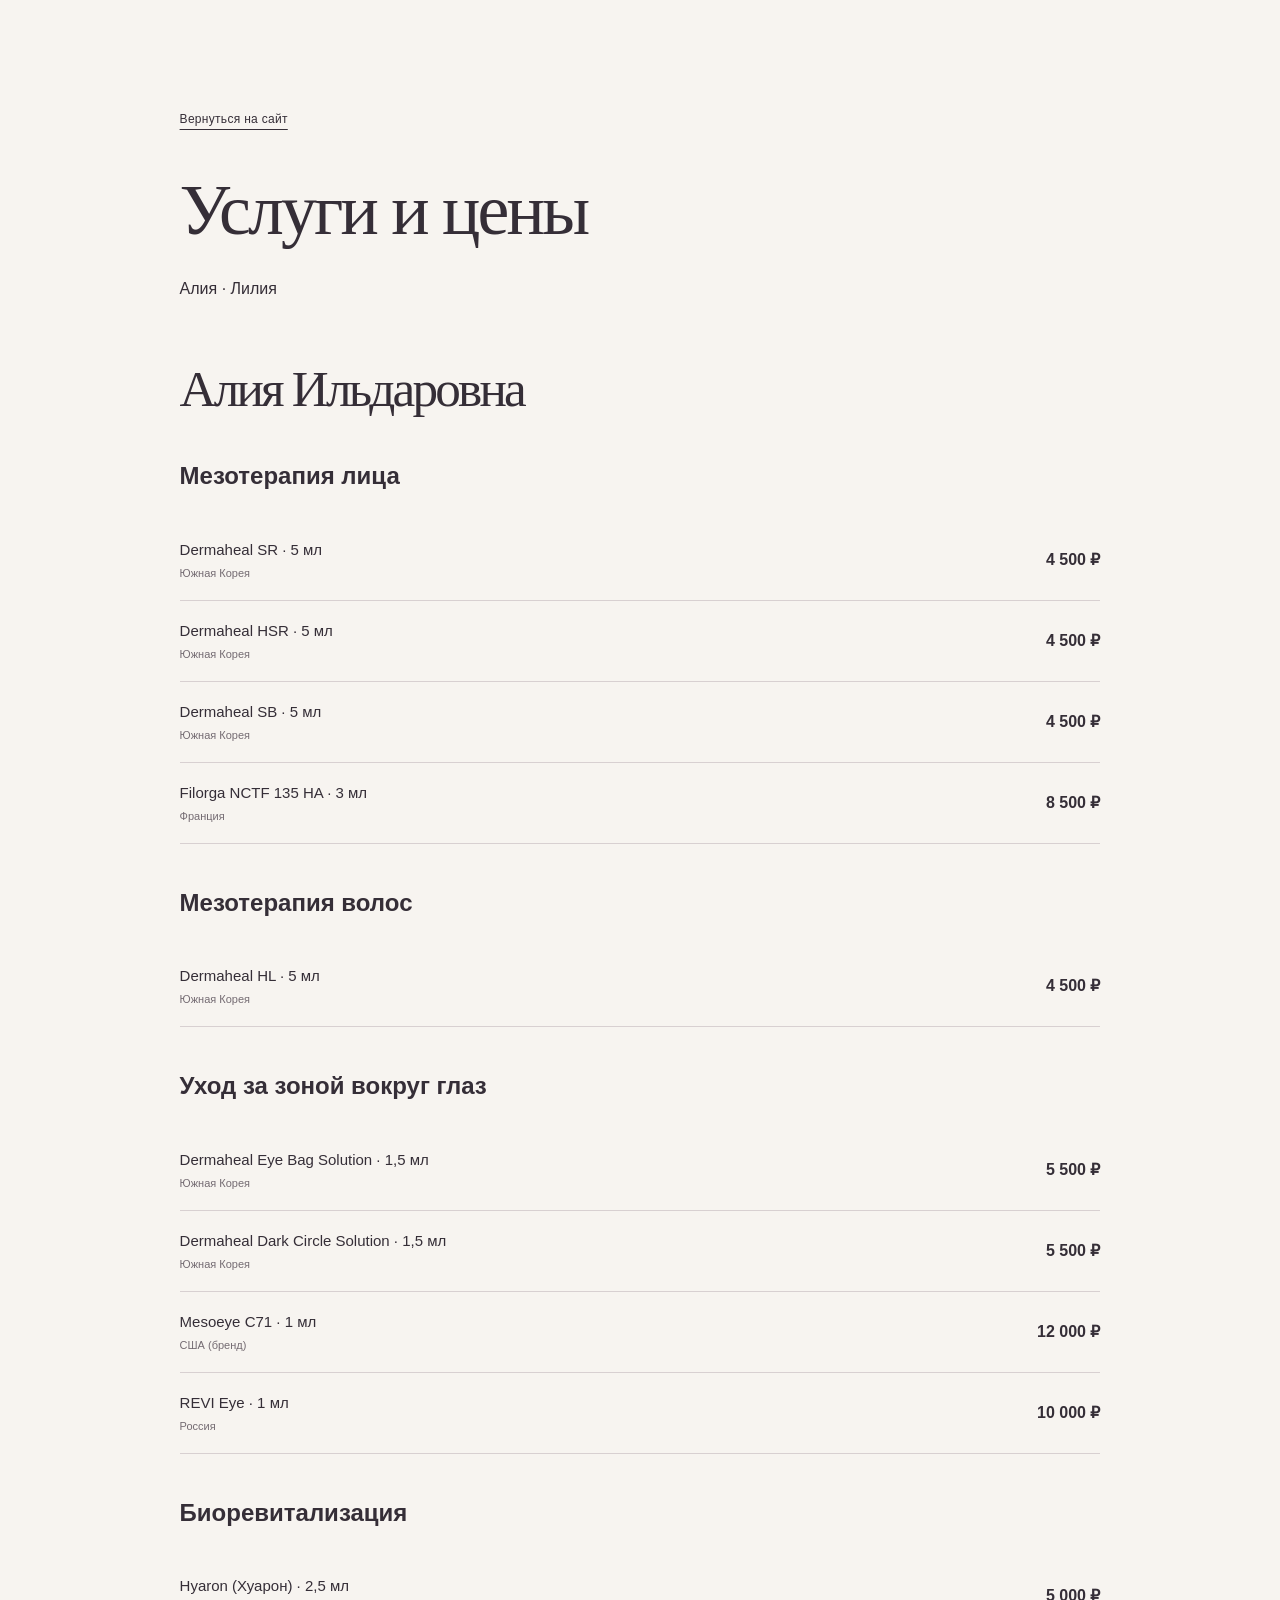
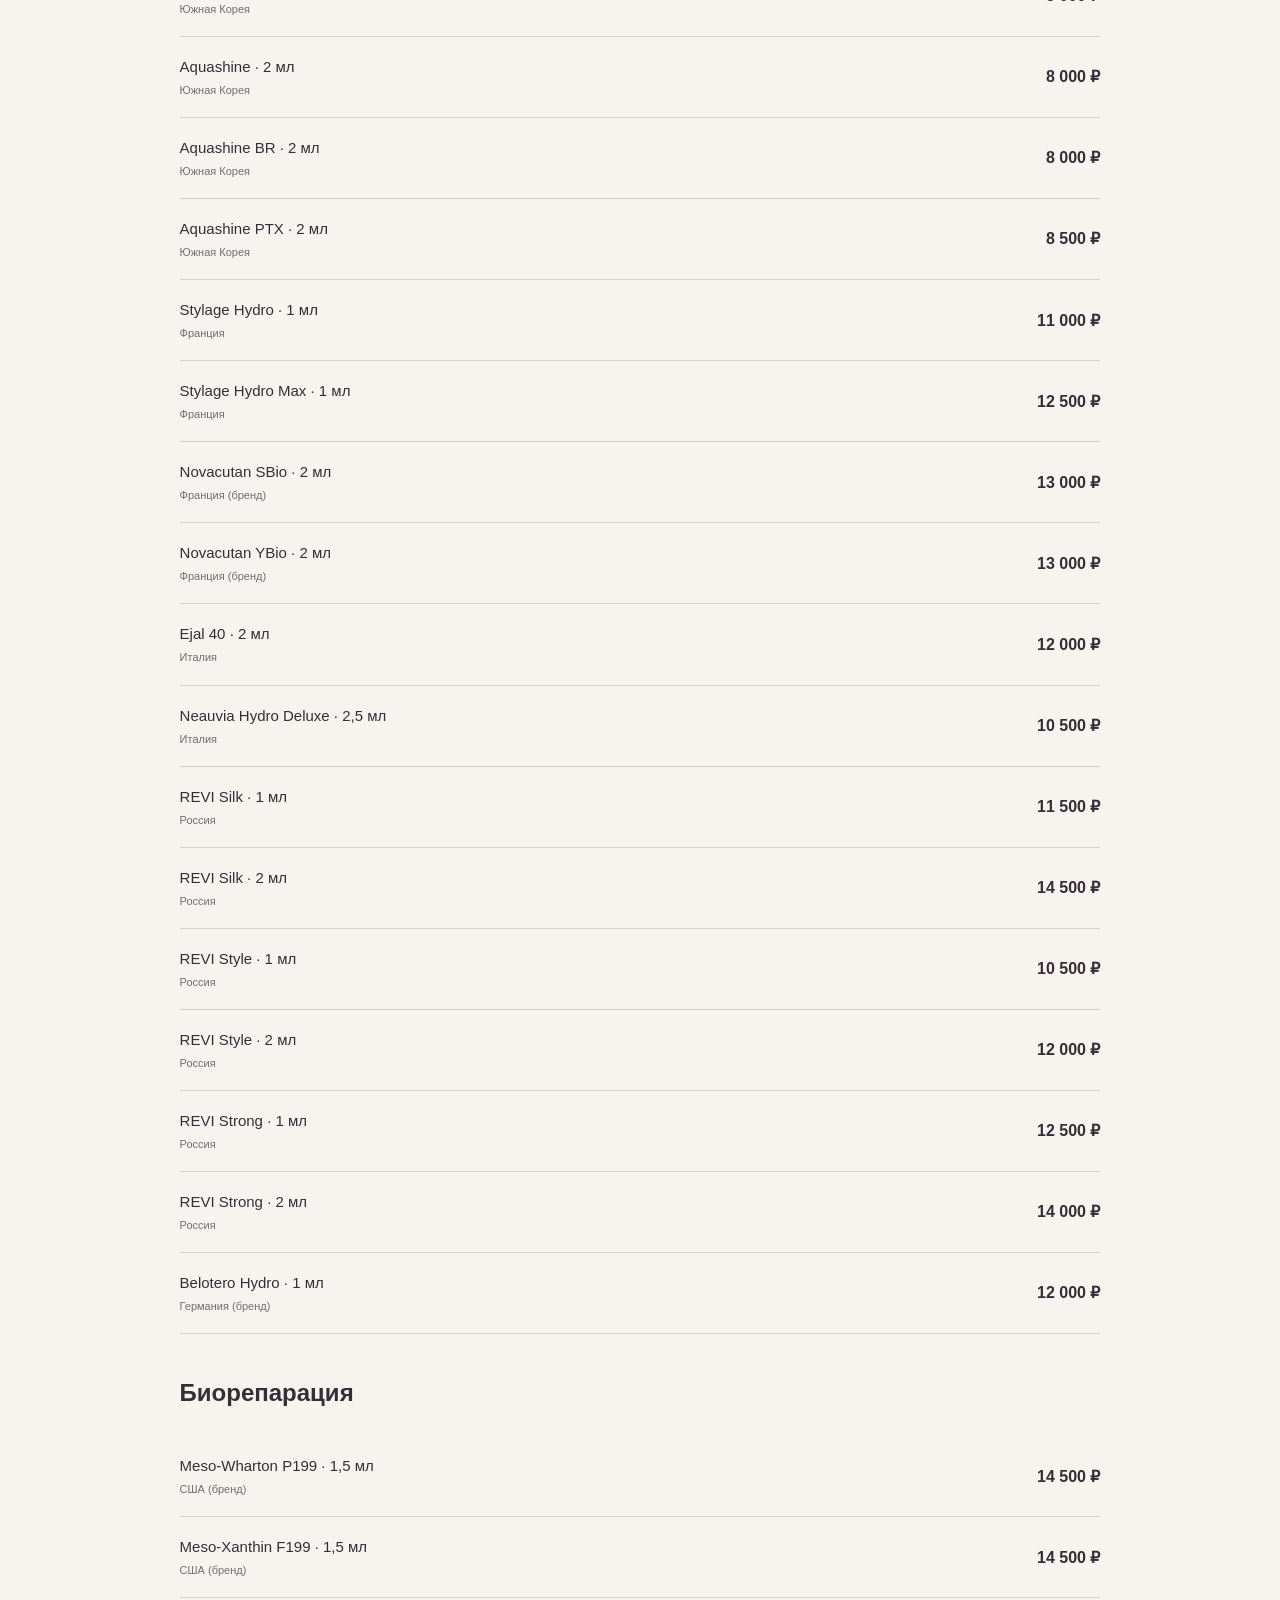
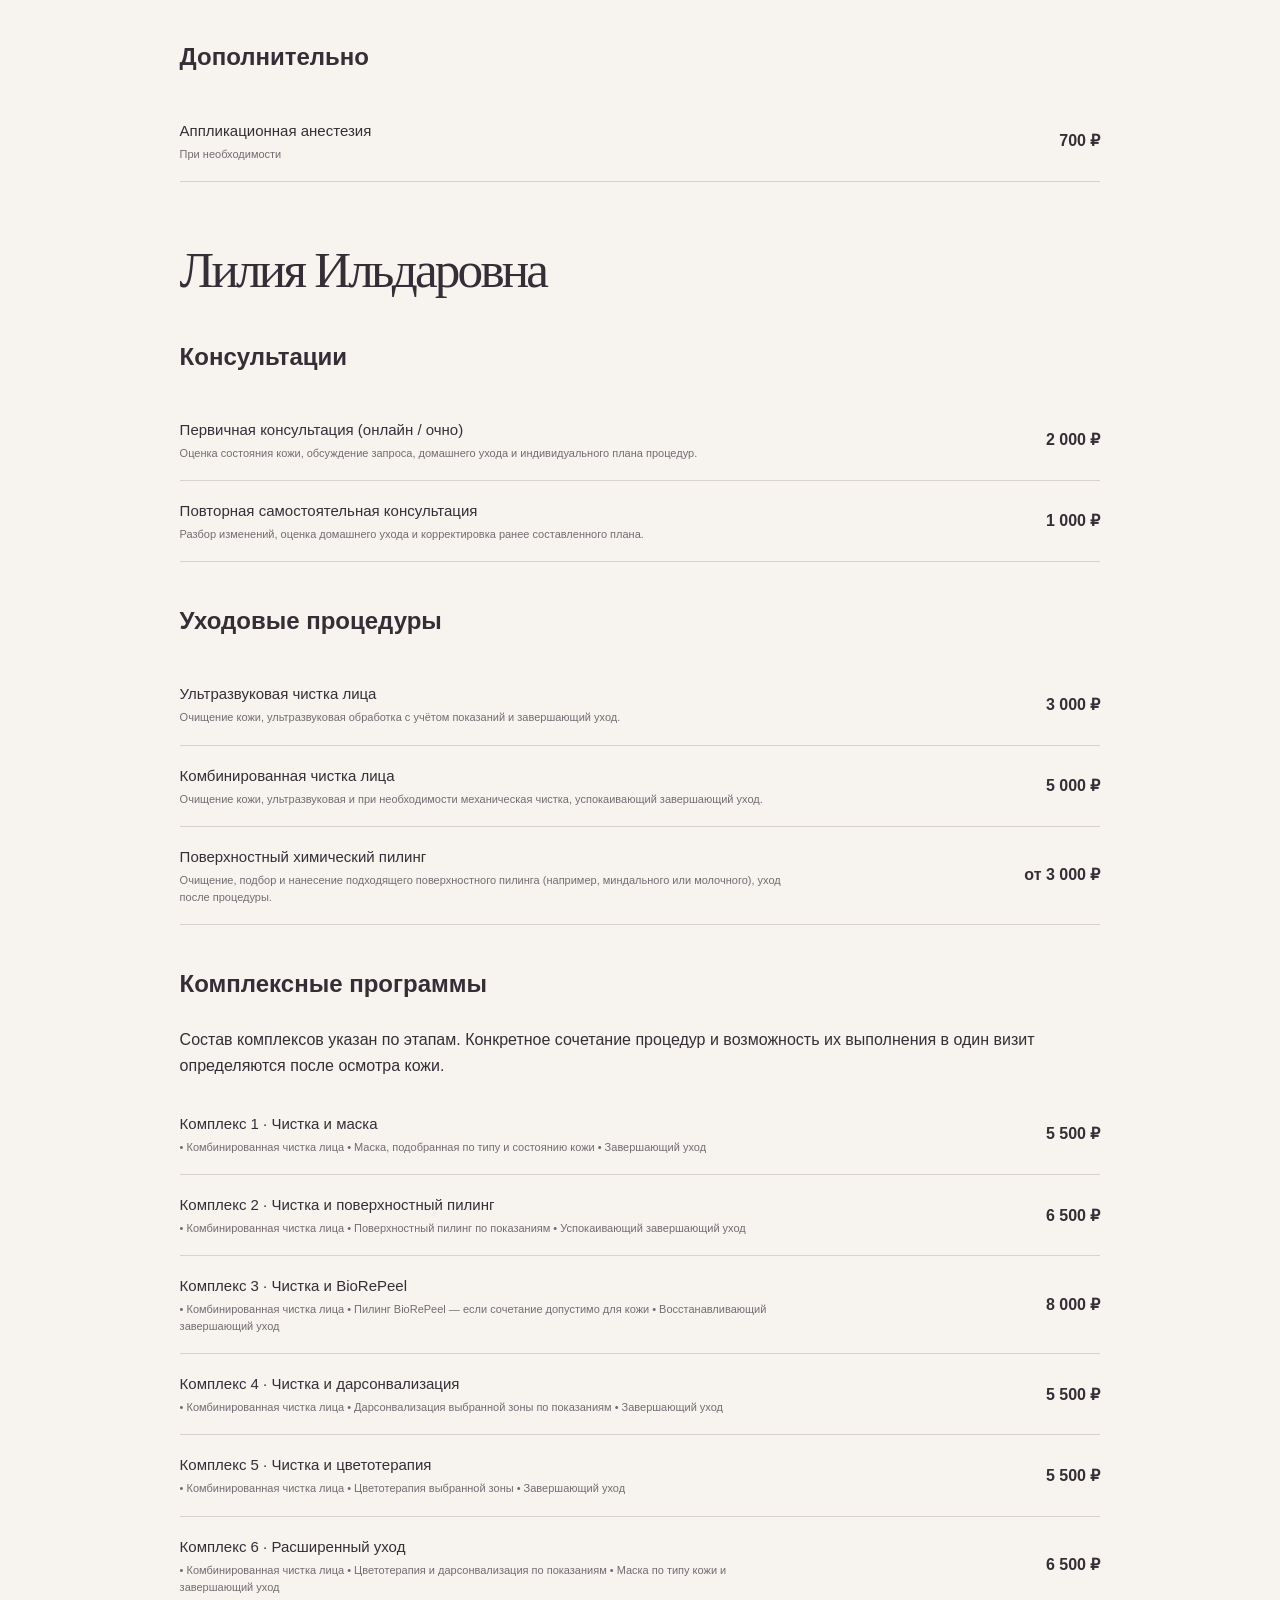
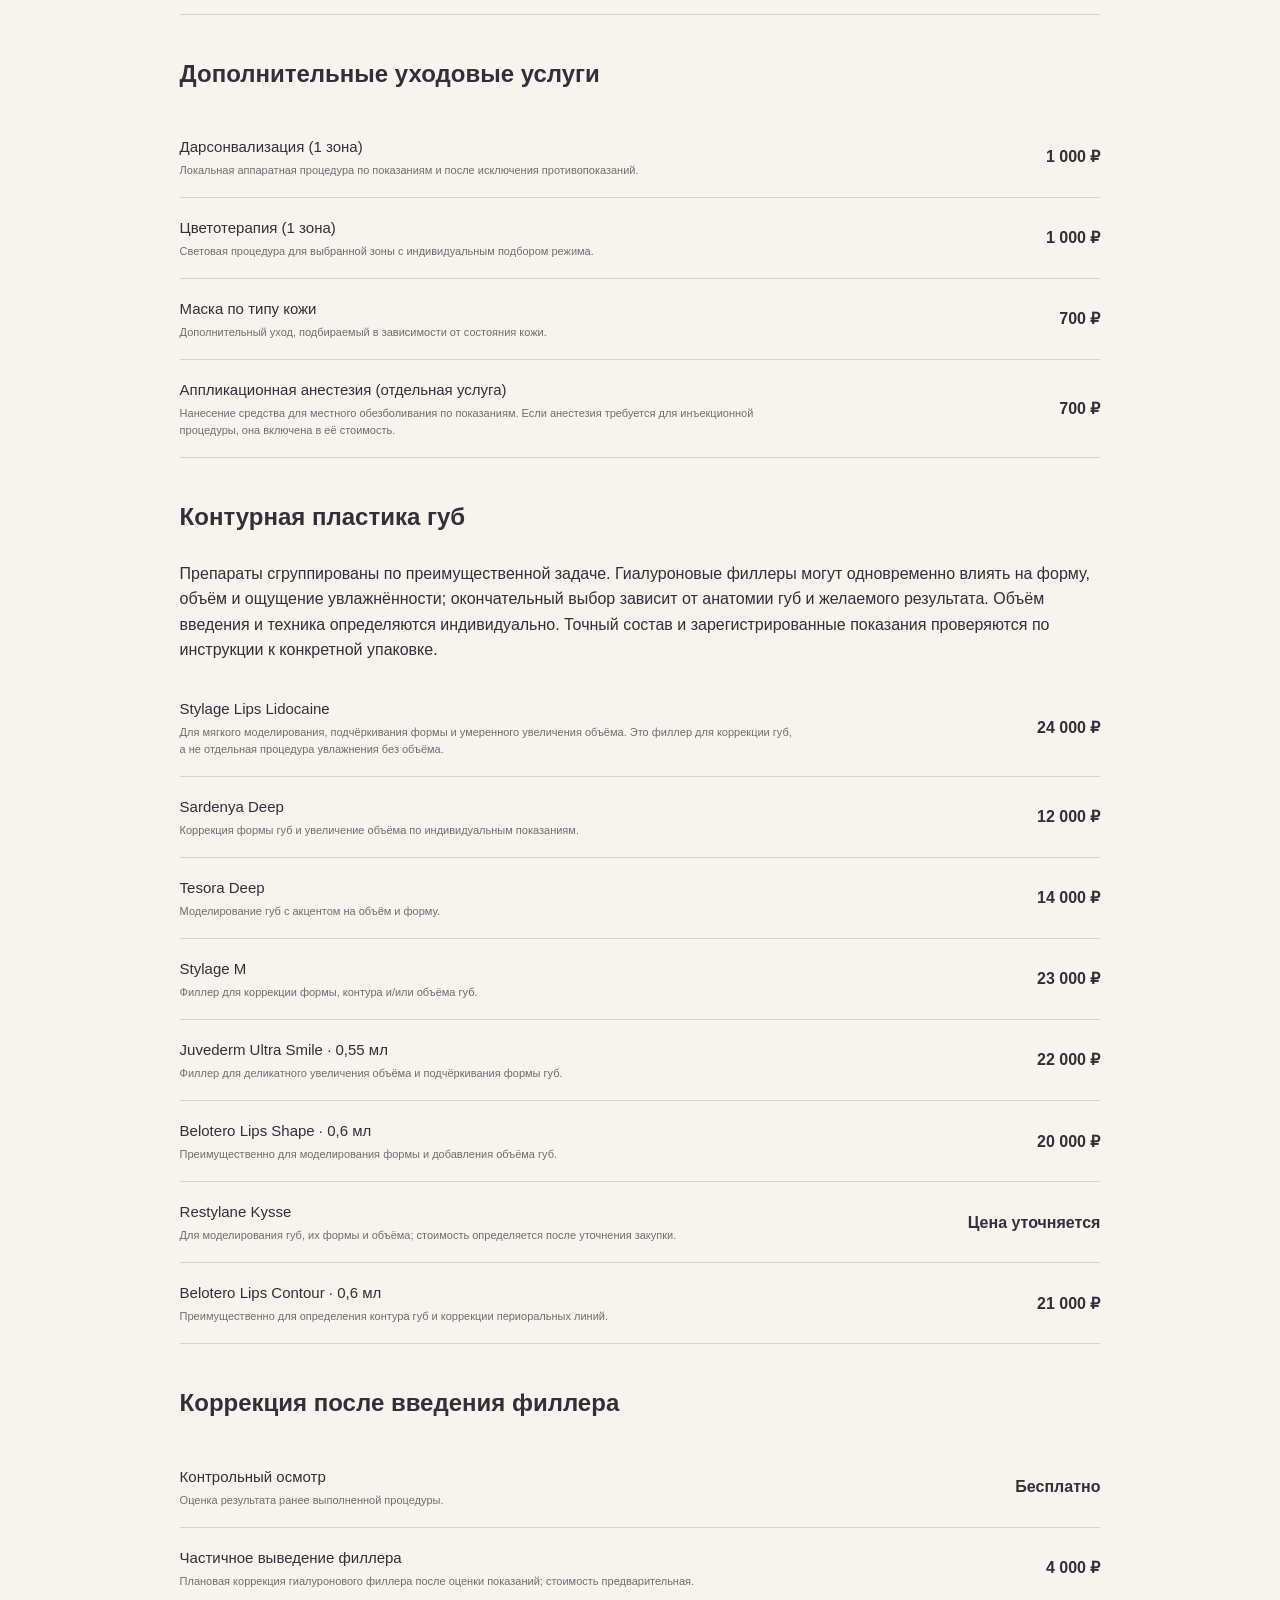
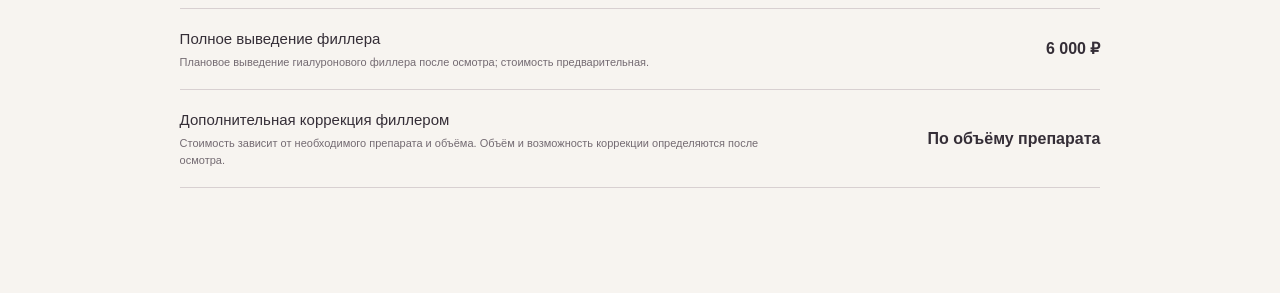
==== commit 8b3fbfc2: "update prices" ====
--- a/price.html
+++ b/price.html
@@ -1 +1,84 @@
-<!doctype html><html lang="ru"><meta charset="utf-8"><meta name="viewport" content="width=device-width,initial-scale=1"><title>Полный прайс — Aliya & Liliya</title><link rel="stylesheet" href="style.css?v=7"><main class="section" style="max-width:960px;margin:auto"><a class="text-link" href="index.html#services"><svg class="ui-icon" viewBox="0 0 24 24" fill="none" stroke="currentColor" stroke-width="1.7" stroke-linecap="round" stroke-linejoin="round" aria-hidden="true" focusable="false"><path d="M21 12H3m7-7-7 7 7 7"/></svg> Вернуться на сайт</a><h1 style="margin-top:45px">Услуги и цены</h1><section><h2>Уход за кожей</h2><p>Чистки, пилинги и аппаратный уход.</p><div class="price-row"><div><h4>Комбинированная чистка лица</h4><small>Механическая и ультразвуковая</small></div><strong style="white-space:nowrap">4 500 ₽</strong></div><div class="price-row"><div><h4>Пилинги</h4><small>Химический, миндальный, молочный и другие</small></div><strong style="white-space:nowrap">от 2 000 ₽</strong></div><div class="price-row"><div><h4>Пилинг BioRePeel</h4><small></small></div><strong style="white-space:nowrap">3 399 ₽</strong></div><div class="price-row"><div><h4>Дарсонвализация</h4><small>1 зона</small></div><strong style="white-space:nowrap">800 ₽</strong></div><div class="price-row"><div><h4>Цветотерапия</h4><small>1 зона</small></div><strong style="white-space:nowrap">900 ₽</strong></div></section><br><br><section><h2>Мезотерапия</h2><p>Выбор процедуры обсуждается на консультации.</p><div class="price-row"><div><h4>Мезотерапия — увлажнение</h4><small></small></div><strong style="white-space:nowrap">4 699 ₽</strong></div><div class="price-row"><div><h4>Мезотерапия волос</h4><small></small></div><strong style="white-space:nowrap">3 499 ₽</strong></div><div class="price-row"><div><h4>Мезотерапия глаз</h4><small></small></div><strong style="white-space:nowrap">3 499 ₽</strong></div></section><br><br><section><h2>Биоревитализация</h2><p>Препарат подбирается индивидуально.</p><div class="price-row"><div><h4>Hyaron</h4><small></small></div><strong style="white-space:nowrap">5 500 ₽</strong></div><div class="price-row"><div><h4>Jalupro</h4><small></small></div><strong style="white-space:nowrap">12 000 ₽</strong></div><div class="price-row"><div><h4>Novacutan</h4><small></small></div><strong style="white-space:nowrap">15 000 ₽</strong></div></section><br><br><section><h2>Контурная пластика губ</h2><p>Индивидуальная коррекция формы и объёма. Увлажнение — после проверки показаний.</p><div class="price-row"><div><h4>Tesoro Deep</h4><small>1,1 мл · Корея</small></div><strong style="white-space:nowrap">10 900 ₽</strong></div><div class="price-row"><div><h4>Sardenya Deep</h4><small>1,1 мл · Корея</small></div><strong style="white-space:nowrap">10 900 ₽</strong></div><div class="price-row"><div><h4>Revolax Deep Lido</h4><small>1,0 мл · Корея</small></div><strong style="white-space:nowrap">11 900 ₽</strong></div><div class="price-row"><div><h4>Dermalax Deep</h4><small>1,0 мл · Корея</small></div><strong style="white-space:nowrap">11 900 ₽</strong></div><div class="price-row"><div><h4>Stylage M</h4><small>1,0 мл · Европа</small></div><strong style="white-space:nowrap">15 900 ₽</strong></div><div class="price-row"><div><h4>Stylage L</h4><small>1,0 мл · Европа</small></div><strong style="white-space:nowrap">16 900 ₽</strong></div><div class="price-row"><div><h4>Stylage Lips Lido</h4><small>1,0 мл · Европа</small></div><strong style="white-space:nowrap">17 900 ₽</strong></div><div class="price-row"><div><h4>Belotero Lips Contour</h4><small>0,6 мл · Европа</small></div><strong style="white-space:nowrap">16 900 ₽</strong></div><div class="price-row"><div><h4>Belotero Lips Shape</h4><small>0,6 мл · Европа</small></div><strong style="white-space:nowrap">17 900 ₽</strong></div><div class="price-row"><div><h4>Juvederm Ultra Smile</h4><small>0,55 мл · Европа</small></div><strong style="white-space:nowrap">18 900 ₽</strong></div><div class="price-row"><div><h4>Stylage Hydro</h4><small>1,0 мл · увлажнение губ</small></div><strong style="white-space:nowrap">9 900 ₽</strong></div></section><br><br><section><h2>Липотерапия</h2><p>Показания и зону процедуры обсуждаем индивидуально.</p><div class="price-row"><div><h4>Липолитик лица</h4><small></small></div><strong style="white-space:nowrap">3 500 ₽</strong></div><div class="price-row"><div><h4>Липолитик тела</h4><small></small></div><strong style="white-space:nowrap">4 000 ₽</strong></div></section><br><br><section><h2>Комплексы</h2><p>Состав комплексов приведён по прайсу. Вид чистки уточняйте при записи.</p><div class="price-row"><div><h4>Чистка лица + дарсонвализация</h4><small></small></div><strong style="white-space:nowrap">4 000 ₽</strong></div><div class="price-row"><div><h4>Чистка лица + цветотерапия</h4><small></small></div><strong style="white-space:nowrap">4 299 ₽</strong></div><div class="price-row"><div><h4>Чистка лица + цветотерапия / дарсонвализация + маска</h4><small></small></div><strong style="white-space:nowrap">4 599 ₽</strong></div></section><br><br><section><h2>Дополнительные услуги</h2><p>Необходимость дополнительных услуг согласовывается заранее.</p><div class="price-row"><div><h4>Маска по типу кожи</h4><small></small></div><strong style="white-space:nowrap">500 ₽</strong></div><div class="price-row"><div><h4>Аппликационная анестезия</h4><small></small></div><strong style="white-space:nowrap">649 ₽</strong></div></section><br><br><section><h2>Консультации</h2><p>Онлайн / офлайн. По домашнему уходу и процедурам. При записи на процедуру консультация бесплатна.</p><div class="price-row"><div><h4>Мавзютова Алия Ильдаровна</h4><small>Косметолог</small></div><strong style="white-space:nowrap">2 000 ₽</strong></div><div class="price-row"><div><h4>Мавзютова Лилия Ильдаровна</h4><small>Косметолог</small></div><strong style="white-space:nowrap">2 000 ₽</strong></div></section><br><br></main></html>+<!doctype html><html lang="ru"><head><meta charset="utf-8"><meta name="viewport" content="width=device-width,initial-scale=1"><title>Полный прайс — Aliya &amp; Liliya</title><link rel="stylesheet" href="style.css?v=8"></head><body><main class="section price-document" style="max-width:1100px;margin:auto"><a class="text-link" href="index.html#services">Вернуться на сайт</a><h1 style="margin-top:40px">Услуги и цены</h1><p><a href="#aliya">Алия</a> · <a href="#liliya">Лилия</a></p>
+<h2 id="aliya">Алия Ильдаровна</h2>
+<section><h3>Мезотерапия лица</h3><p></p>
+<div class="price-row"><div><h4>Dermaheal SR · 5 мл</h4><small>Южная Корея</small></div><strong>4 500 ₽</strong></div>
+<div class="price-row"><div><h4>Dermaheal HSR · 5 мл</h4><small>Южная Корея</small></div><strong>4 500 ₽</strong></div>
+<div class="price-row"><div><h4>Dermaheal SB · 5 мл</h4><small>Южная Корея</small></div><strong>4 500 ₽</strong></div>
+<div class="price-row"><div><h4>Filorga NCTF 135 HA · 3 мл</h4><small>Франция</small></div><strong>8 500 ₽</strong></div>
+</section>
+<section><h3>Мезотерапия волос</h3><p></p>
+<div class="price-row"><div><h4>Dermaheal HL · 5 мл</h4><small>Южная Корея</small></div><strong>4 500 ₽</strong></div>
+</section>
+<section><h3>Уход за зоной вокруг глаз</h3><p></p>
+<div class="price-row"><div><h4>Dermaheal Eye Bag Solution · 1,5 мл</h4><small>Южная Корея</small></div><strong>5 500 ₽</strong></div>
+<div class="price-row"><div><h4>Dermaheal Dark Circle Solution · 1,5 мл</h4><small>Южная Корея</small></div><strong>5 500 ₽</strong></div>
+<div class="price-row"><div><h4>Mesoeye C71 · 1 мл</h4><small>США (бренд)</small></div><strong>12 000 ₽</strong></div>
+<div class="price-row"><div><h4>REVI Eye · 1 мл</h4><small>Россия</small></div><strong>10 000 ₽</strong></div>
+</section>
+<section><h3>Биоревитализация</h3><p></p>
+<div class="price-row"><div><h4>Hyaron (Хуарон) · 2,5 мл</h4><small>Южная Корея</small></div><strong>5 000 ₽</strong></div>
+<div class="price-row"><div><h4>Aquashine · 2 мл</h4><small>Южная Корея</small></div><strong>8 000 ₽</strong></div>
+<div class="price-row"><div><h4>Aquashine BR · 2 мл</h4><small>Южная Корея</small></div><strong>8 000 ₽</strong></div>
+<div class="price-row"><div><h4>Aquashine PTX · 2 мл</h4><small>Южная Корея</small></div><strong>8 500 ₽</strong></div>
+<div class="price-row"><div><h4>Stylage Hydro · 1 мл</h4><small>Франция</small></div><strong>11 000 ₽</strong></div>
+<div class="price-row"><div><h4>Stylage Hydro Max · 1 мл</h4><small>Франция</small></div><strong>12 500 ₽</strong></div>
+<div class="price-row"><div><h4>Novacutan SBio · 2 мл</h4><small>Франция (бренд)</small></div><strong>13 000 ₽</strong></div>
+<div class="price-row"><div><h4>Novacutan YBio · 2 мл</h4><small>Франция (бренд)</small></div><strong>13 000 ₽</strong></div>
+<div class="price-row"><div><h4>Ejal 40 · 2 мл</h4><small>Италия</small></div><strong>12 000 ₽</strong></div>
+<div class="price-row"><div><h4>Neauvia Hydro Deluxe · 2,5 мл</h4><small>Италия</small></div><strong>10 500 ₽</strong></div>
+<div class="price-row"><div><h4>REVI Silk · 1 мл</h4><small>Россия</small></div><strong>11 500 ₽</strong></div>
+<div class="price-row"><div><h4>REVI Silk · 2 мл</h4><small>Россия</small></div><strong>14 500 ₽</strong></div>
+<div class="price-row"><div><h4>REVI Style · 1 мл</h4><small>Россия</small></div><strong>10 500 ₽</strong></div>
+<div class="price-row"><div><h4>REVI Style · 2 мл</h4><small>Россия</small></div><strong>12 000 ₽</strong></div>
+<div class="price-row"><div><h4>REVI Strong · 1 мл</h4><small>Россия</small></div><strong>12 500 ₽</strong></div>
+<div class="price-row"><div><h4>REVI Strong · 2 мл</h4><small>Россия</small></div><strong>14 000 ₽</strong></div>
+<div class="price-row"><div><h4>Belotero Hydro · 1 мл</h4><small>Германия (бренд)</small></div><strong>12 000 ₽</strong></div>
+</section>
+<section><h3>Биорепарация</h3><p></p>
+<div class="price-row"><div><h4>Meso-Wharton P199 · 1,5 мл</h4><small>США (бренд)</small></div><strong>14 500 ₽</strong></div>
+<div class="price-row"><div><h4>Meso-Xanthin F199 · 1,5 мл</h4><small>США (бренд)</small></div><strong>14 500 ₽</strong></div>
+</section>
+<section><h3>Дополнительно</h3><p></p>
+<div class="price-row"><div><h4>Аппликационная анестезия</h4><small>При необходимости</small></div><strong>700 ₽</strong></div>
+</section>
+<h2 id="liliya">Лилия Ильдаровна</h2>
+<section><h3>Консультации</h3><p></p>
+<div class="price-row"><div><h4>Первичная консультация (онлайн / очно)</h4><small>Оценка состояния кожи, обсуждение запроса, домашнего ухода и индивидуального плана процедур.</small></div><strong>2 000 ₽</strong></div>
+<div class="price-row"><div><h4>Повторная самостоятельная консультация</h4><small>Разбор изменений, оценка домашнего ухода и корректировка ранее составленного плана.</small></div><strong>1 000 ₽</strong></div>
+</section>
+<section><h3>Уходовые процедуры</h3><p></p>
+<div class="price-row"><div><h4>Ультразвуковая чистка лица</h4><small>Очищение кожи, ультразвуковая обработка с учётом показаний и завершающий уход.</small></div><strong>3 000 ₽</strong></div>
+<div class="price-row"><div><h4>Комбинированная чистка лица</h4><small>Очищение кожи, ультразвуковая и при необходимости механическая чистка, успокаивающий завершающий уход.</small></div><strong>5 000 ₽</strong></div>
+<div class="price-row"><div><h4>Поверхностный химический пилинг</h4><small>Очищение, подбор и нанесение подходящего поверхностного пилинга (например, миндального или молочного), уход после процедуры.</small></div><strong>от 3 000 ₽</strong></div>
+</section>
+<section><h3>Комплексные программы</h3><p>Состав комплексов указан по этапам. Конкретное сочетание процедур и возможность их выполнения в один визит определяются после осмотра кожи.</p>
+<div class="price-row"><div><h4>Комплекс 1 · Чистка и маска</h4><small>•  Комбинированная чистка лица •  Маска, подобранная по типу и состоянию кожи •  Завершающий уход</small></div><strong>5 500 ₽</strong></div>
+<div class="price-row"><div><h4>Комплекс 2 · Чистка и поверхностный пилинг</h4><small>•  Комбинированная чистка лица •  Поверхностный пилинг по показаниям •  Успокаивающий завершающий уход</small></div><strong>6 500 ₽</strong></div>
+<div class="price-row"><div><h4>Комплекс 3 · Чистка и BioRePeel</h4><small>•  Комбинированная чистка лица •  Пилинг BioRePeel — если сочетание допустимо для кожи •  Восстанавливающий завершающий уход</small></div><strong>8 000 ₽</strong></div>
+<div class="price-row"><div><h4>Комплекс 4 · Чистка и дарсонвализация</h4><small>•  Комбинированная чистка лица •  Дарсонвализация выбранной зоны по показаниям •  Завершающий уход</small></div><strong>5 500 ₽</strong></div>
+<div class="price-row"><div><h4>Комплекс 5 · Чистка и цветотерапия</h4><small>•  Комбинированная чистка лица •  Цветотерапия выбранной зоны •  Завершающий уход</small></div><strong>5 500 ₽</strong></div>
+<div class="price-row"><div><h4>Комплекс 6 · Расширенный уход</h4><small>•  Комбинированная чистка лица •  Цветотерапия и дарсонвализация по показаниям •  Маска по типу кожи и завершающий уход</small></div><strong>6 500 ₽</strong></div>
+</section>
+<section><h3>Дополнительные уходовые услуги</h3><p></p>
+<div class="price-row"><div><h4>Дарсонвализация (1 зона)</h4><small>Локальная аппаратная процедура по показаниям и после исключения противопоказаний.</small></div><strong>1 000 ₽</strong></div>
+<div class="price-row"><div><h4>Цветотерапия (1 зона)</h4><small>Световая процедура для выбранной зоны с индивидуальным подбором режима.</small></div><strong>1 000 ₽</strong></div>
+<div class="price-row"><div><h4>Маска по типу кожи</h4><small>Дополнительный уход, подбираемый в зависимости от состояния кожи.</small></div><strong>700 ₽</strong></div>
+<div class="price-row"><div><h4>Аппликационная анестезия (отдельная услуга)</h4><small>Нанесение средства для местного обезболивания по показаниям. Если анестезия требуется для инъекционной процедуры, она включена в её стоимость.</small></div><strong>700 ₽</strong></div>
+</section>
+<section><h3>Контурная пластика губ</h3><p>Препараты сгруппированы по преимущественной задаче. Гиалуроновые филлеры могут одновременно влиять на форму, объём и ощущение увлажнённости; окончательный выбор зависит от анатомии губ и желаемого результата. Объём введения и техника определяются индивидуально. Точный состав и зарегистрированные показания проверяются по инструкции к конкретной упаковке.</p>
+<div class="price-row"><div><h4>Stylage Lips Lidocaine</h4><small>Для мягкого моделирования, подчёркивания формы и умеренного увеличения объёма. Это филлер для коррекции губ, а не отдельная процедура увлажнения без объёма.</small></div><strong>24 000 ₽</strong></div>
+<div class="price-row"><div><h4>Sardenya Deep</h4><small>Коррекция формы губ и увеличение объёма по индивидуальным показаниям.</small></div><strong>12 000 ₽</strong></div>
+<div class="price-row"><div><h4>Tesora Deep</h4><small>Моделирование губ с акцентом на объём и форму.</small></div><strong>14 000 ₽</strong></div>
+<div class="price-row"><div><h4>Stylage M</h4><small>Филлер для коррекции формы, контура и/или объёма губ.</small></div><strong>23 000 ₽</strong></div>
+<div class="price-row"><div><h4>Juvederm Ultra Smile · 0,55 мл</h4><small>Филлер для деликатного увеличения объёма и подчёркивания формы губ.</small></div><strong>22 000 ₽</strong></div>
+<div class="price-row"><div><h4>Belotero Lips Shape · 0,6 мл</h4><small>Преимущественно для моделирования формы и добавления объёма губ.</small></div><strong>20 000 ₽</strong></div>
+<div class="price-row"><div><h4>Restylane Kysse</h4><small>Для моделирования губ, их формы и объёма; стоимость определяется после уточнения закупки.</small></div><strong>Цена уточняется</strong></div>
+<div class="price-row"><div><h4>Belotero Lips Contour · 0,6 мл</h4><small>Преимущественно для определения контура губ и коррекции периоральных линий.</small></div><strong>21 000 ₽</strong></div>
+</section>
+<section><h3>Коррекция после введения филлера</h3><p></p>
+<div class="price-row"><div><h4>Контрольный осмотр</h4><small>Оценка результата ранее выполненной процедуры.</small></div><strong>Бесплатно</strong></div>
+<div class="price-row"><div><h4>Частичное выведение филлера</h4><small>Плановая коррекция гиалуронового филлера после оценки показаний; стоимость предварительная.</small></div><strong>4 000 ₽</strong></div>
+<div class="price-row"><div><h4>Полное выведение филлера</h4><small>Плановое выведение гиалуронового филлера после осмотра; стоимость предварительная.</small></div><strong>6 000 ₽</strong></div>
+<div class="price-row"><div><h4>Дополнительная коррекция филлером</h4><small>Стоимость зависит от необходимого препарата и объёма. Объём и возможность коррекции определяются после осмотра.</small></div><strong>По объёму препарата</strong></div>
+</section>
+</main></body></html>
--- a/style.css
+++ b/style.css
@@ -72,3 +72,13 @@
  header .brand span{font-size:6px;letter-spacing:1.6px}
  .small-btn{flex-shrink:0}
 }
+
+/* Specialist-specific price lists */
+.specialist-picker{display:grid;grid-template-columns:repeat(2,minmax(0,1fr));gap:12px;max-width:460px;margin:12px 0 32px}
+.specialist-picker button{font:inherit;font-weight:600;border:1px solid var(--purple,#786a91);border-radius:30px;padding:15px 24px;background:transparent;color:var(--ink,#292632);cursor:pointer}
+.specialist-picker button[aria-pressed="true"]{background:#756286;color:white;border-color:#756286}
+.specialist-picker button:focus-visible{outline:2px solid #756286;outline-offset:4px}
+.price-row small{line-height:1.55;display:block;max-width:620px}
+.price-row>button{max-width:210px;white-space:normal;text-align:right;flex-shrink:0}
+.price-document section{margin-top:40px}.price-document h2{margin-top:60px}.price-document h3{font-size:24px}
+@media(max-width:720px){.specialist-picker{max-width:none}.price-row>button{max-width:145px}.price-document .price-row{align-items:flex-start}.price-document .price-row strong{max-width:145px;text-align:right;flex-shrink:0}}
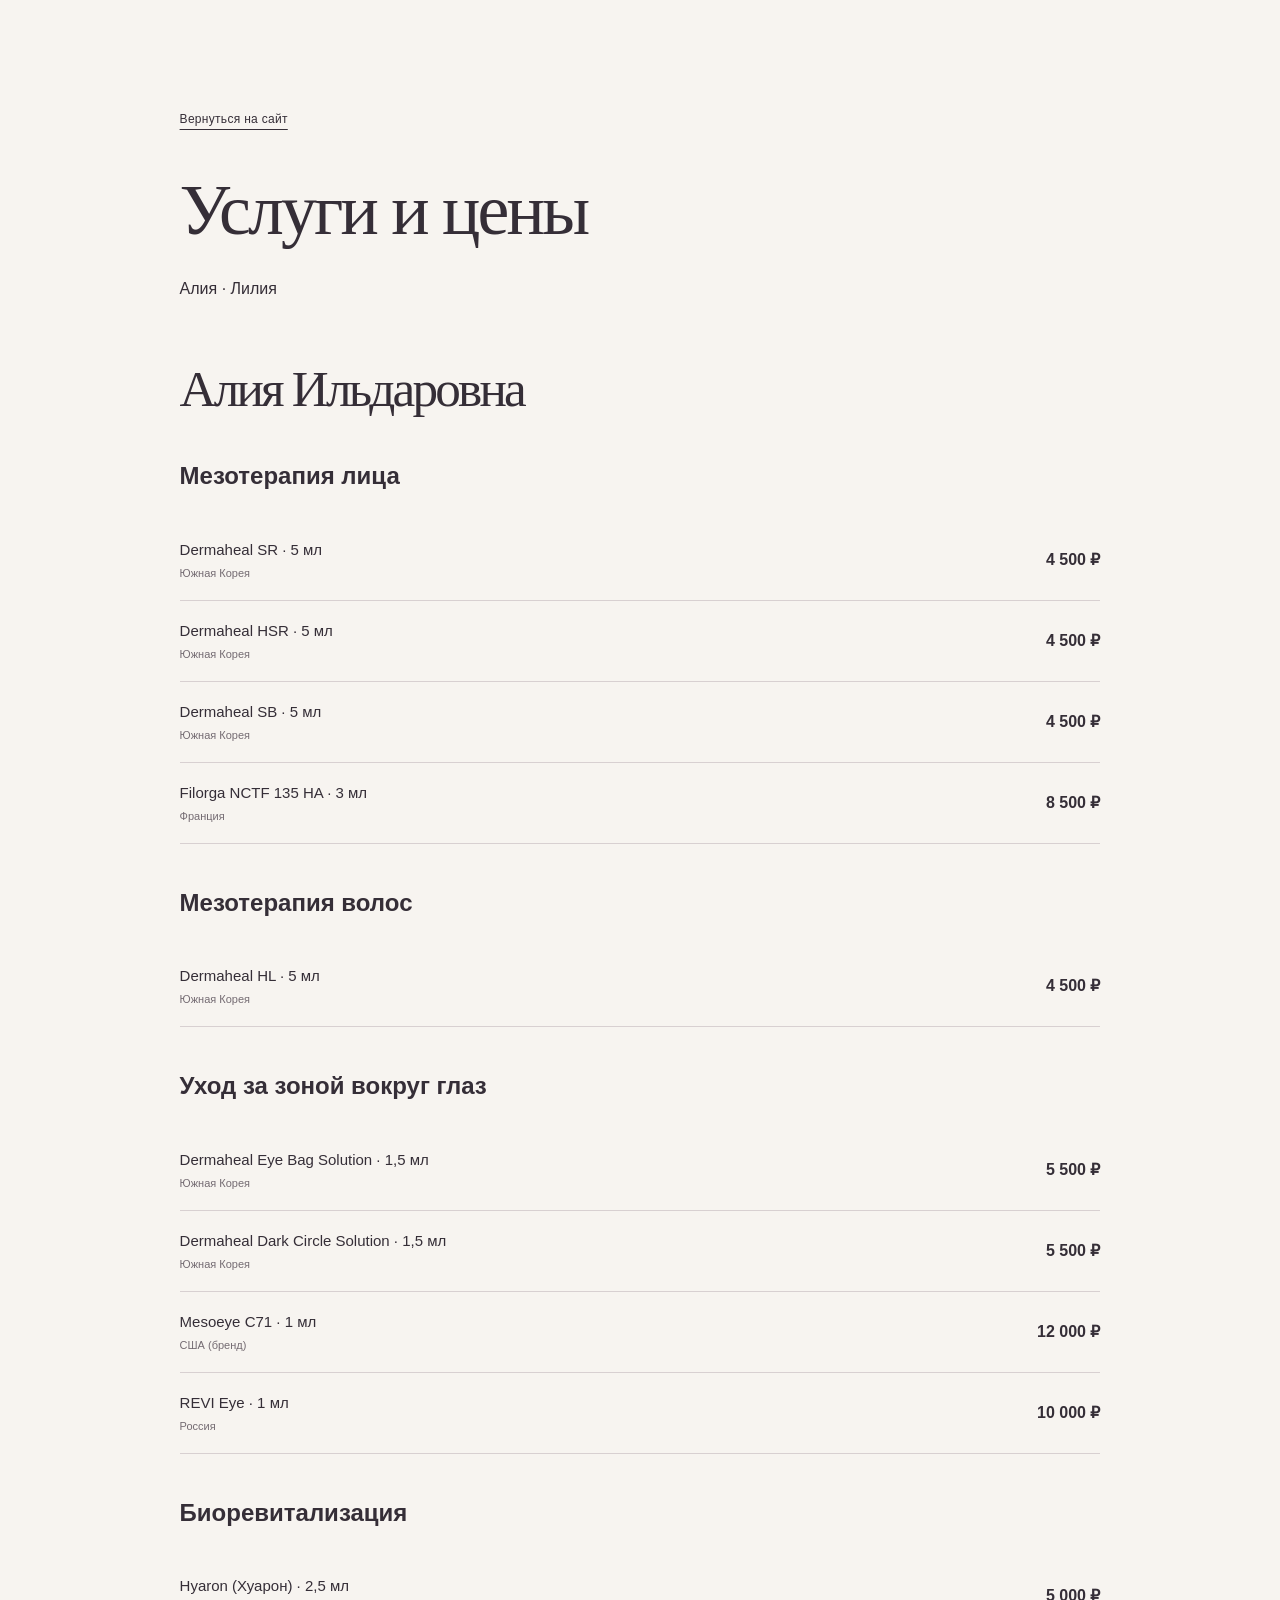
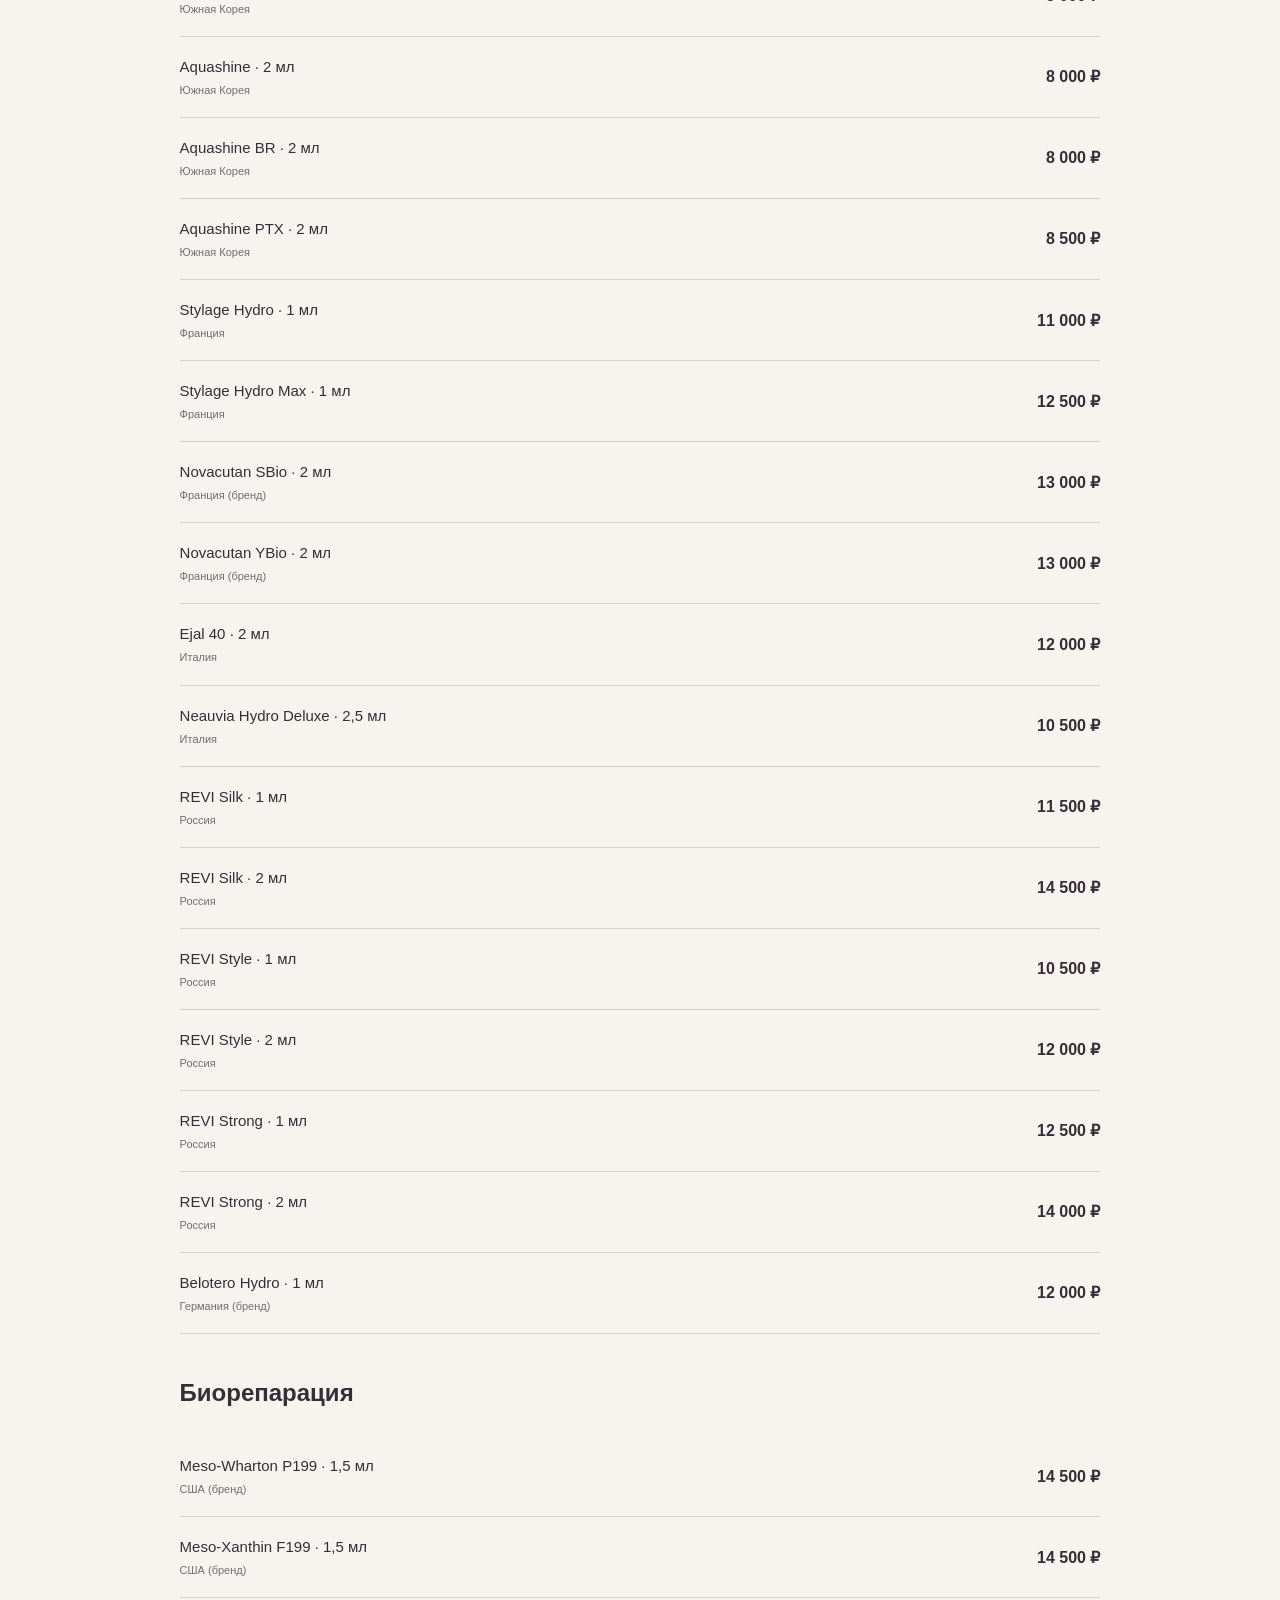
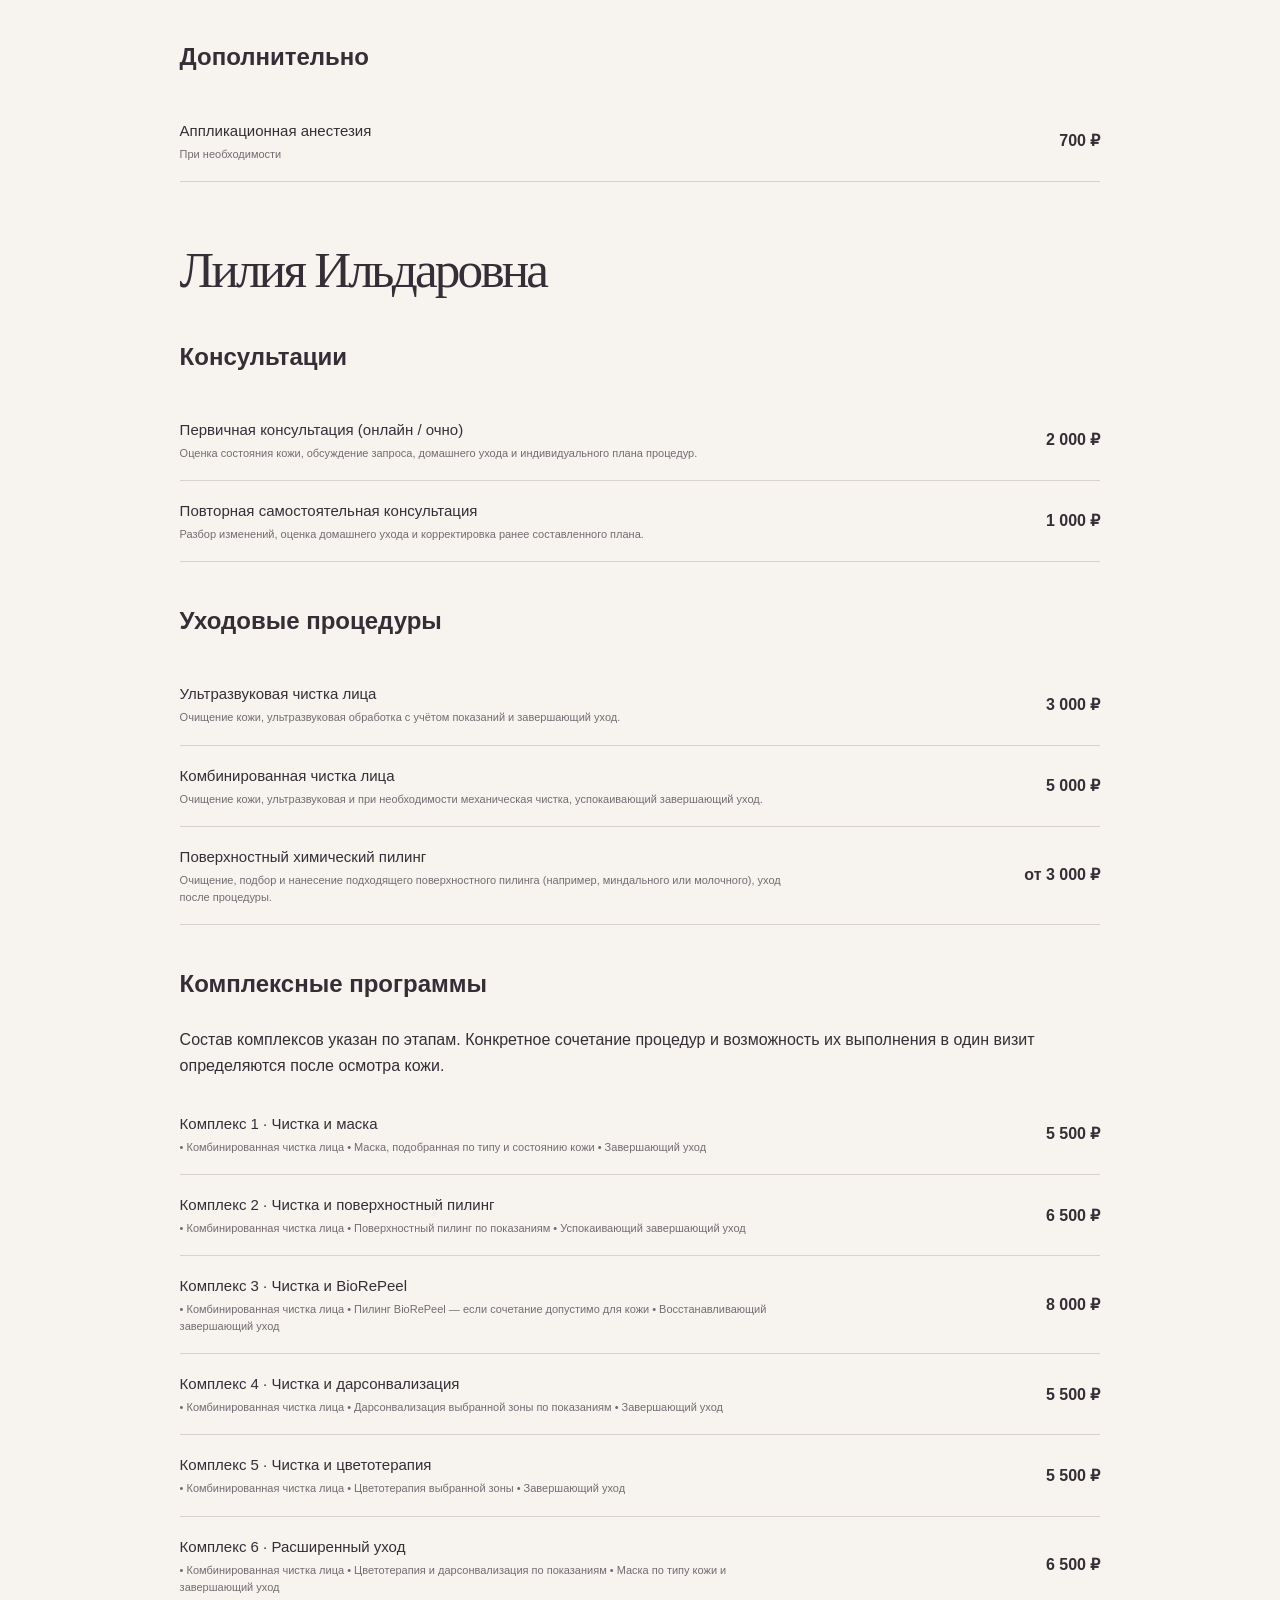
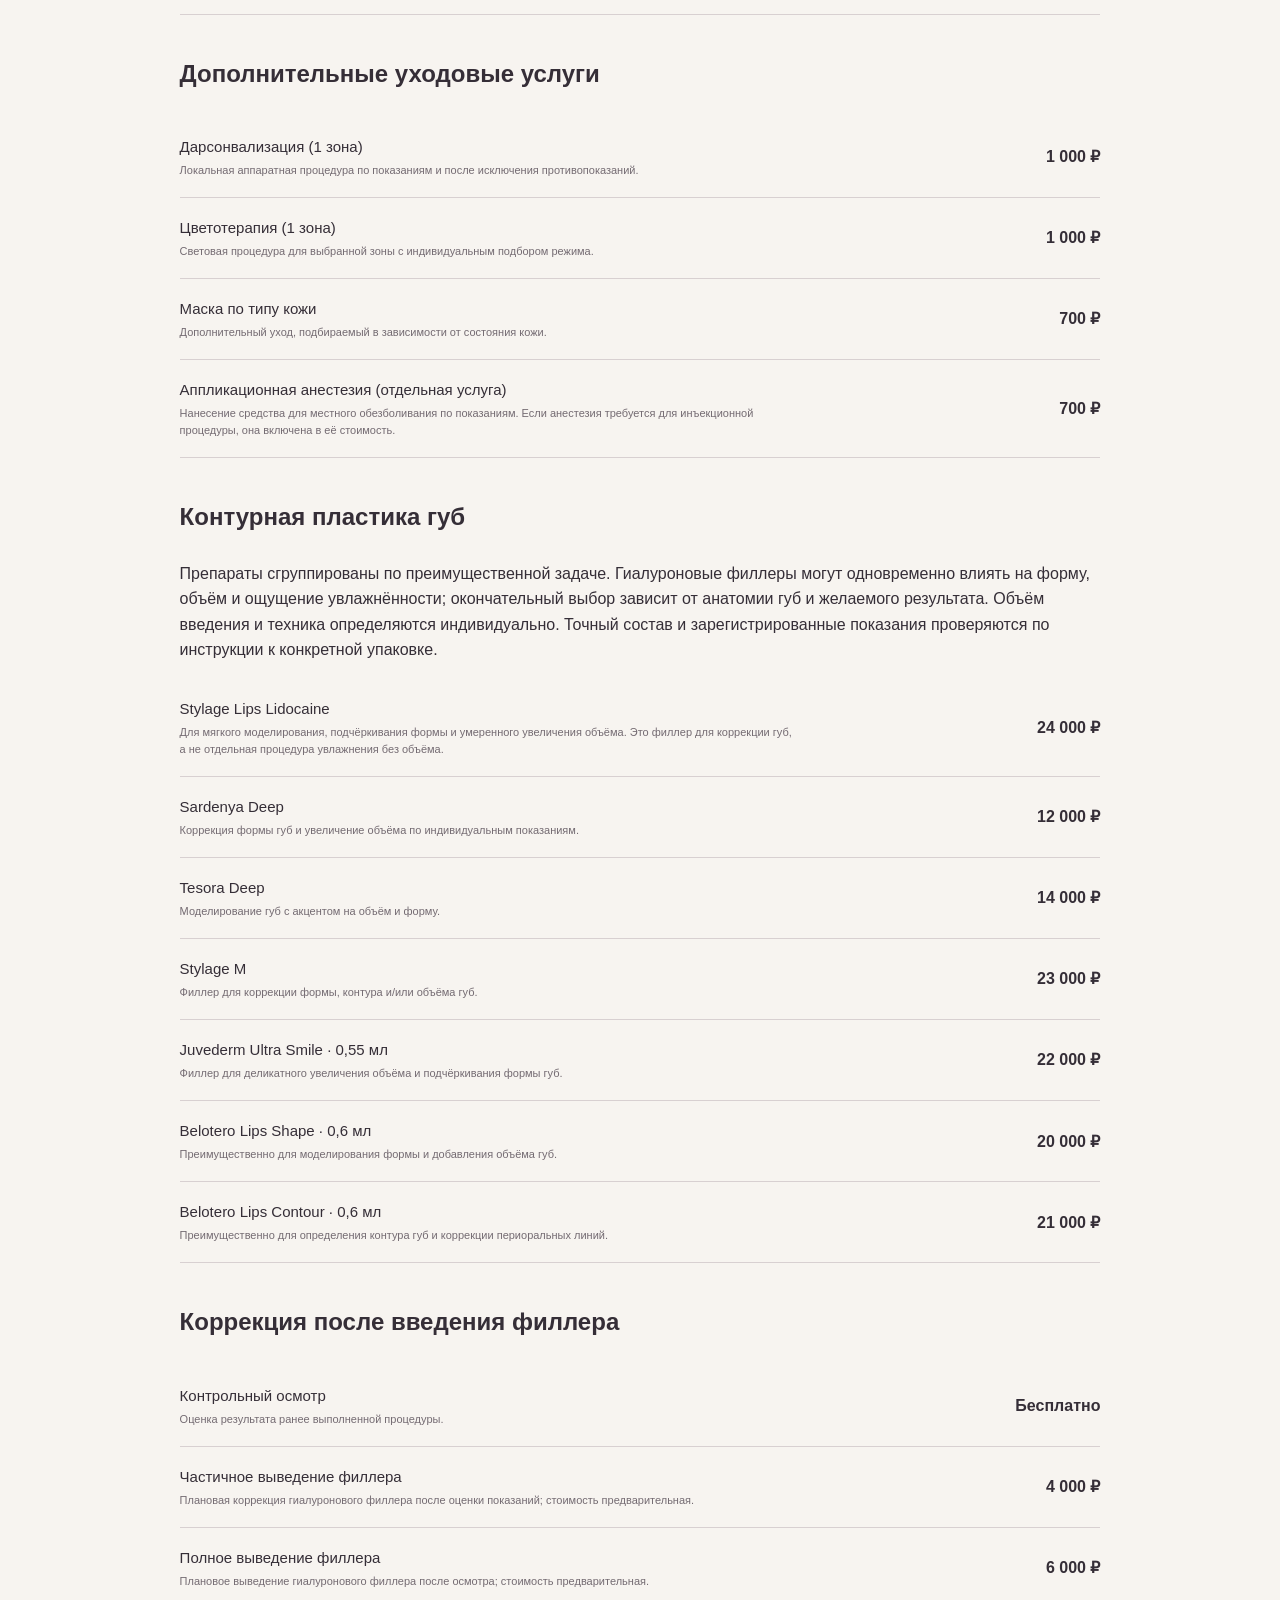
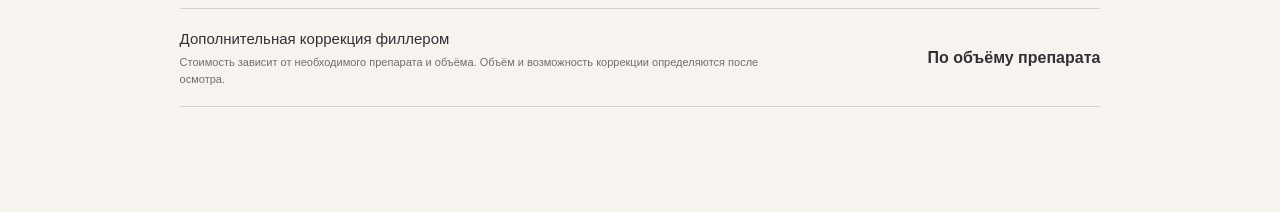
==== commit f6577ca4: "fix prices" ====
--- a/price.html
+++ b/price.html
@@ -72,7 +72,6 @@
 <div class="price-row"><div><h4>Stylage M</h4><small>Филлер для коррекции формы, контура и/или объёма губ.</small></div><strong>23 000 ₽</strong></div>
 <div class="price-row"><div><h4>Juvederm Ultra Smile · 0,55 мл</h4><small>Филлер для деликатного увеличения объёма и подчёркивания формы губ.</small></div><strong>22 000 ₽</strong></div>
 <div class="price-row"><div><h4>Belotero Lips Shape · 0,6 мл</h4><small>Преимущественно для моделирования формы и добавления объёма губ.</small></div><strong>20 000 ₽</strong></div>
-<div class="price-row"><div><h4>Restylane Kysse</h4><small>Для моделирования губ, их формы и объёма; стоимость определяется после уточнения закупки.</small></div><strong>Цена уточняется</strong></div>
 <div class="price-row"><div><h4>Belotero Lips Contour · 0,6 мл</h4><small>Преимущественно для определения контура губ и коррекции периоральных линий.</small></div><strong>21 000 ₽</strong></div>
 </section>
 <section><h3>Коррекция после введения филлера</h3><p></p>
